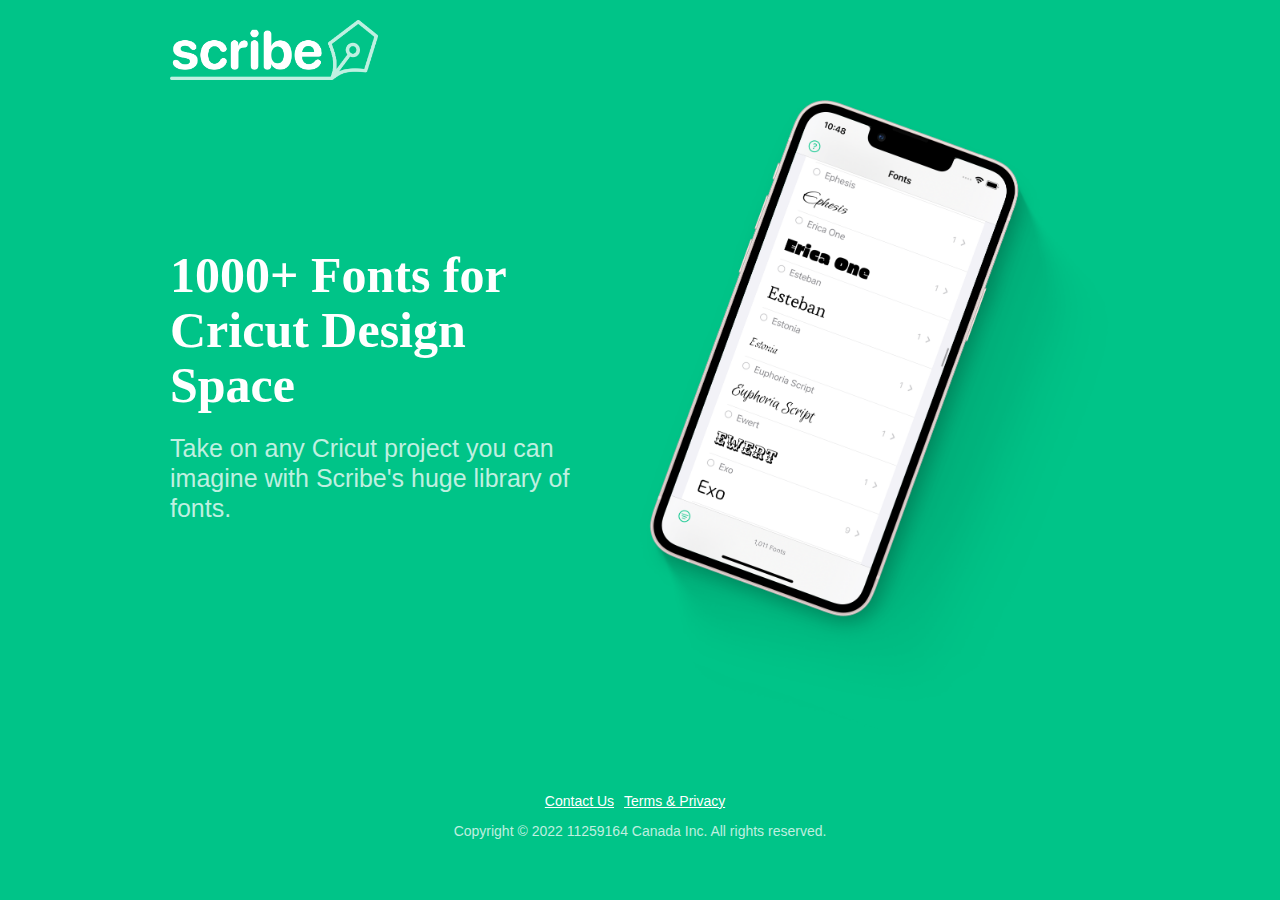
==== index.html @ 2a0fe3b9 "content" ====
<!DOCTYPE html>
<html
    class="w-mod-js wf-merriweather-n3-active wf-merriweather-i3-active wf-merriweather-n4-active wf-merriweather-i4-active wf-merriweather-n7-active wf-merriweather-i7-active wf-merriweather-n9-active wf-merriweather-i9-active wf-varelaround-n4-active wf-active"
>
    <head>
        <meta http-equiv="Content-Type" content="text/html; charset=UTF-8" />
        <style>
            .wf-force-outline-none[tabindex='-1']:focus {
                outline: none;
            }
        </style>
        <title>Cricut Fonts</title>
        <meta content="width=device-width, initial-scale=1" name="viewport" />
        <meta content="Scribe Fonts" name="generator" />
        <link href="./files/main.css" rel="stylesheet" type="text/css" />
        <link rel="stylesheet" href="./files/css" media="all" />
        <script type="text/javascript">
            WebFont.load({
                google: {
                    families: [
                        'Merriweather:300,300italic,400,400italic,700,700italic,900,900italic',
                        'Varela Round:400',
                    ],
                },
            })
        </script>
        <link
            href="./files/favicon.png"
            rel="shortcut icon"
            type="image/x-icon"
        />
        <link href="./files/webclip.png" rel="apple-touch-icon" />
    </head>
    <body class="body">
        <header id="nav" class="sticky-nav">
            <nav class="w-container">
                <ul role="list" class="nav-grid w-list-unstyled">
                    <li
                        id="w-node-f110d551-7d7e-5592-b5f9-32d9405e64c9-db9df785"
                    >
                        <a href="https://scribefonts.com/" class="nav-logo-link"
                            ><img
                                src="./files/wordmark@3x.png"
                                sizes="(max-width: 479px) 204.3203125px, 207.7890625px"
                                alt=""
                                class="nav-logo"
                        /></a>
                    </li>
                </ul>
            </nav>
        </header>
        <header id="hero" class="hero wf-section">
            <div class="flex-container w-container">
                <div>
                    <h1 class="heading">
                        1000+ Fonts for <br />Cricut Design Space
                    </h1>
                    <p class="paragraph">
                        Take on any Cricut project you can imagine with Scribe's
                        huge library of fonts.
                    </p>
                    <a
                        href="https://apps.apple.com/app/id1603013318"
                        class="button w-button"
                    ></a>
                </div>
                <div class="hero-image-mask">
                    <img
                        src="./files/webscreen.png"
                        sizes="(max-width: 479px) 92vw, (max-width: 767px) 95vw, (max-width: 991px) 315.8046875px, 470.53125px"
                        alt=""
                        class="hero-image"
                    />
                </div>
            </div>
        </header>
        <footer id="footer" class="footer wf-section">
            <div class="w-container">
                <div class="div-block">
                    <a href="mailto:support@scribefonts.com" class="link"
                        >Contact Us</a
                    ><a
                        href="https://scribefonts.com/termsandprivacy"
                        class="link"
                        >Terms &amp;&nbsp;Privacy</a
                    >
                </div>
                <div class="text-block">
                    Copyright © 2022 11259164 Canada Inc. All rights reserved.
                </div>
            </div>
        </footer>
    </body>
</html>
---- files/main.css ----
/* Generated on: Thu Jan 27 2022 23:33:33 GMT+0000 (Coordinated Universal Time) */
/* ==========================================================================
   normalize.css v3.0.3 | MIT License | github.com/necolas/normalize.css 
   ========================================================================== */
/*! normalize.css v3.0.3 | MIT License | github.com/necolas/normalize.css */html{font-family:sans-serif;-ms-text-size-adjust:100%;-webkit-text-size-adjust:100%}body{margin:0}article,aside,details,figcaption,figure,footer,header,hgroup,main,menu,nav,section,summary{display:block}audio,canvas,progress,video{display:inline-block;vertical-align:baseline}audio:not([controls]){display:none;height:0}[hidden],template{display:none}a{background-color:transparent}a:active,a:hover{outline:0}abbr[title]{border-bottom:1px dotted}b,strong{font-weight:bold}dfn{font-style:italic}h1{font-size:2em;margin:.67em 0}mark{background:#ff0;color:#000}small{font-size:80%}sub,sup{font-size:75%;line-height:0;position:relative;vertical-align:baseline}sup{top:-0.5em}sub{bottom:-0.25em}img{border:0}svg:not(:root){overflow:hidden}figure{margin:1em 40px}hr{box-sizing:content-box;height:0}pre{overflow:auto}code,kbd,pre,samp{font-family:monospace,monospace;font-size:1em}button,input,optgroup,select,textarea{color:inherit;font:inherit;margin:0}button{overflow:visible}button,select{text-transform:none}button,html input[type="button"],input[type="reset"]{-webkit-appearance:button;cursor:pointer}button[disabled],html input[disabled]{cursor:default}button::-moz-focus-inner,input::-moz-focus-inner{border:0;padding:0}input{line-height:normal}input[type='checkbox'],input[type='radio']{box-sizing:border-box;padding:0}input[type='number']::-webkit-inner-spin-button,input[type='number']::-webkit-outer-spin-button{height:auto}input[type='search']{-webkit-appearance:none}input[type='search']::-webkit-search-cancel-button,input[type='search']::-webkit-search-decoration{-webkit-appearance:none}fieldset{border:1px solid #c0c0c0;margin:0 2px;padding:.35em .625em .75em}legend{border:0;padding:0}textarea{overflow:auto}optgroup{font-weight:bold}table{border-collapse:collapse;border-spacing:0}td,th{padding:0}

/* ==========================================================================
   Start of base Webflow CSS - If you're looking for some ultra-clean CSS, skip the boilerplate and see the unminified code below.
   ========================================================================== */
@font-face{font-family:'webflow-icons';src:url("[data-uri]") format('truetype');font-weight:normal;font-style:normal}[class^="w-icon-"],[class*=" w-icon-"]{font-family:'webflow-icons' !important;speak:none;font-style:normal;font-weight:normal;font-variant:normal;text-transform:none;line-height:1;-webkit-font-smoothing:antialiased;-moz-osx-font-smoothing:grayscale}.w-icon-slider-right:before{content:"\e600"}.w-icon-slider-left:before{content:"\e601"}.w-icon-nav-menu:before{content:"\e602"}.w-icon-arrow-down:before,.w-icon-dropdown-toggle:before{content:"\e603"}.w-icon-file-upload-remove:before{content:"\e900"}.w-icon-file-upload-icon:before{content:"\e903"}*{-webkit-box-sizing:border-box;-moz-box-sizing:border-box;box-sizing:border-box}html{height:100%}body{margin:0;min-height:100%;background-color:#fff;font-family:Arial,sans-serif;font-size:14px;line-height:20px;color:#333}img{max-width:100%;vertical-align:middle;display:inline-block}html.w-mod-touch *{background-attachment:scroll !important}.w-block{display:block}.w-inline-block{max-width:100%;display:inline-block}.w-clearfix:before,.w-clearfix:after{content:" ";display:table;grid-column-start:1;grid-row-start:1;grid-column-end:2;grid-row-end:2}.w-clearfix:after{clear:both}.w-hidden{display:none}.w-button{display:inline-block;padding:9px 15px;background-color:#3898EC;color:white;border:0;line-height:inherit;text-decoration:none;cursor:pointer;border-radius:0}input.w-button{-webkit-appearance:button}html[data-w-dynpage] [data-w-cloak]{color:transparent !important}.w-webflow-badge,.w-webflow-badge *{position:static;left:auto;top:auto;right:auto;bottom:auto;z-index:auto;display:block;visibility:visible;overflow:visible;overflow-x:visible;overflow-y:visible;box-sizing:border-box;width:auto;height:auto;max-height:none;max-width:none;min-height:0;min-width:0;margin:0;padding:0;float:none;clear:none;border:0 none transparent;border-radius:0;background:none;background-image:none;background-position:0 0;background-size:auto auto;background-repeat:repeat;background-origin:padding-box;background-clip:border-box;background-attachment:scroll;background-color:transparent;box-shadow:none;opacity:1;transform:none;transition:none;direction:ltr;font-family:inherit;font-weight:inherit;color:inherit;font-size:inherit;line-height:inherit;font-style:inherit;font-variant:inherit;text-align:inherit;letter-spacing:inherit;text-decoration:inherit;text-indent:0;text-transform:inherit;list-style-type:disc;text-shadow:none;font-smoothing:auto;vertical-align:baseline;cursor:inherit;white-space:inherit;word-break:normal;word-spacing:normal;word-wrap:normal}.w-webflow-badge{position:fixed !important;display:inline-block !important;visibility:visible !important;z-index:2147483647 !important;top:auto !important;right:12px !important;bottom:12px !important;left:auto !important;color:#AAADB0 !important;background-color:#fff !important;border-radius:3px !important;padding:6px 8px 6px 6px !important;font-size:12px !important;opacity:1 !important;line-height:14px !important;text-decoration:none !important;transform:none !important;margin:0 !important;width:auto !important;height:auto !important;overflow:visible !important;white-space:nowrap;box-shadow:0 0 0 1px rgba(0,0,0,0.1),0 1px 3px rgba(0,0,0,0.1);cursor:pointer}.w-webflow-badge>img{display:inline-block !important;visibility:visible !important;opacity:1 !important;vertical-align:middle !important}h1,h2,h3,h4,h5,h6{font-weight:bold;margin-bottom:10px}h1{font-size:38px;line-height:44px;margin-top:20px}h2{font-size:32px;line-height:36px;margin-top:20px}h3{font-size:24px;line-height:30px;margin-top:20px}h4{font-size:18px;line-height:24px;margin-top:10px}h5{font-size:14px;line-height:20px;margin-top:10px}h6{font-size:12px;line-height:18px;margin-top:10px}p{margin-top:0;margin-bottom:10px}blockquote{margin:0 0 10px 0;padding:10px 20px;border-left:5px solid #E2E2E2;font-size:18px;line-height:22px}figure{margin:0;margin-bottom:10px}figcaption{margin-top:5px;text-align:center}ul,ol{margin-top:0;margin-bottom:10px;padding-left:40px}.w-list-unstyled{padding-left:0;list-style:none}.w-embed:before,.w-embed:after{content:" ";display:table;grid-column-start:1;grid-row-start:1;grid-column-end:2;grid-row-end:2}.w-embed:after{clear:both}.w-video{width:100%;position:relative;padding:0}.w-video iframe,.w-video object,.w-video embed{position:absolute;top:0;left:0;width:100%;height:100%}fieldset{padding:0;margin:0;border:0}button,html input[type='button'],input[type='reset']{border:0;cursor:pointer;-webkit-appearance:button}.w-form{margin:0 0 15px}.w-form-done{display:none;padding:20px;text-align:center;background-color:#dddddd}.w-form-fail{display:none;margin-top:10px;padding:10px;background-color:#ffdede}label{display:block;margin-bottom:5px;font-weight:bold}.w-input,.w-select{display:block;width:100%;height:38px;padding:8px 12px;margin-bottom:10px;font-size:14px;line-height:1.42857143;color:#333333;vertical-align:middle;background-color:#ffffff;border:1px solid #cccccc}.w-input:-moz-placeholder,.w-select:-moz-placeholder{color:#999}.w-input::-moz-placeholder,.w-select::-moz-placeholder{color:#999;opacity:1}.w-input:-ms-input-placeholder,.w-select:-ms-input-placeholder{color:#999}.w-input::-webkit-input-placeholder,.w-select::-webkit-input-placeholder{color:#999}.w-input:focus,.w-select:focus{border-color:#3898EC;outline:0}.w-input[disabled],.w-select[disabled],.w-input[readonly],.w-select[readonly],fieldset[disabled] .w-input,fieldset[disabled] .w-select{cursor:not-allowed;background-color:#eeeeee}textarea.w-input,textarea.w-select{height:auto}.w-select{background-color:#f3f3f3}.w-select[multiple]{height:auto}.w-form-label{display:inline-block;cursor:pointer;font-weight:normal;margin-bottom:0}.w-radio{display:block;margin-bottom:5px;padding-left:20px}.w-radio:before,.w-radio:after{content:" ";display:table;grid-column-start:1;grid-row-start:1;grid-column-end:2;grid-row-end:2}.w-radio:after{clear:both}.w-radio-input{margin:4px 0 0;margin-top:1px \9;line-height:normal;float:left;margin-left:-20px}.w-radio-input{margin-top:3px}.w-file-upload{display:block;margin-bottom:10px}.w-file-upload-input{width:.1px;height:.1px;opacity:0;overflow:hidden;position:absolute;z-index:-100}.w-file-upload-default,.w-file-upload-uploading,.w-file-upload-success{display:inline-block;color:#333333}.w-file-upload-error{display:block;margin-top:10px}.w-file-upload-default.w-hidden,.w-file-upload-uploading.w-hidden,.w-file-upload-error.w-hidden,.w-file-upload-success.w-hidden{display:none}.w-file-upload-uploading-btn{display:flex;font-size:14px;font-weight:normal;cursor:pointer;margin:0;padding:8px 12px;border:1px solid #cccccc;background-color:#fafafa}.w-file-upload-file{display:flex;flex-grow:1;justify-content:space-between;margin:0;padding:8px 9px 8px 11px;border:1px solid #cccccc;background-color:#fafafa}.w-file-upload-file-name{font-size:14px;font-weight:normal;display:block}.w-file-remove-link{margin-top:3px;margin-left:10px;width:auto;height:auto;padding:3px;display:block;cursor:pointer}.w-icon-file-upload-remove{margin:auto;font-size:10px}.w-file-upload-error-msg{display:inline-block;color:#ea384c;padding:2px 0}.w-file-upload-info{display:inline-block;line-height:38px;padding:0 12px}.w-file-upload-label{display:inline-block;font-size:14px;font-weight:normal;cursor:pointer;margin:0;padding:8px 12px;border:1px solid #cccccc;background-color:#fafafa}.w-icon-file-upload-icon,.w-icon-file-upload-uploading{display:inline-block;margin-right:8px;width:20px}.w-icon-file-upload-uploading{height:20px}.w-container{margin-left:auto;margin-right:auto;max-width:940px}.w-container:before,.w-container:after{content:" ";display:table;grid-column-start:1;grid-row-start:1;grid-column-end:2;grid-row-end:2}.w-container:after{clear:both}.w-container .w-row{margin-left:-10px;margin-right:-10px}.w-row:before,.w-row:after{content:" ";display:table;grid-column-start:1;grid-row-start:1;grid-column-end:2;grid-row-end:2}.w-row:after{clear:both}.w-row .w-row{margin-left:0;margin-right:0}.w-col{position:relative;float:left;width:100%;min-height:1px;padding-left:10px;padding-right:10px}.w-col .w-col{padding-left:0;padding-right:0}.w-col-1{width:8.33333333%}.w-col-2{width:16.66666667%}.w-col-3{width:25%}.w-col-4{width:33.33333333%}.w-col-5{width:41.66666667%}.w-col-6{width:50%}.w-col-7{width:58.33333333%}.w-col-8{width:66.66666667%}.w-col-9{width:75%}.w-col-10{width:83.33333333%}.w-col-11{width:91.66666667%}.w-col-12{width:100%}.w-hidden-main{display:none !important}@media screen and (max-width:991px){.w-container{max-width:728px}.w-hidden-main{display:inherit !important}.w-hidden-medium{display:none !important}.w-col-medium-1{width:8.33333333%}.w-col-medium-2{width:16.66666667%}.w-col-medium-3{width:25%}.w-col-medium-4{width:33.33333333%}.w-col-medium-5{width:41.66666667%}.w-col-medium-6{width:50%}.w-col-medium-7{width:58.33333333%}.w-col-medium-8{width:66.66666667%}.w-col-medium-9{width:75%}.w-col-medium-10{width:83.33333333%}.w-col-medium-11{width:91.66666667%}.w-col-medium-12{width:100%}.w-col-stack{width:100%;left:auto;right:auto}}@media screen and (max-width:767px){.w-hidden-main{display:inherit !important}.w-hidden-medium{display:inherit !important}.w-hidden-small{display:none !important}.w-row,.w-container .w-row{margin-left:0;margin-right:0}.w-col{width:100%;left:auto;right:auto}.w-col-small-1{width:8.33333333%}.w-col-small-2{width:16.66666667%}.w-col-small-3{width:25%}.w-col-small-4{width:33.33333333%}.w-col-small-5{width:41.66666667%}.w-col-small-6{width:50%}.w-col-small-7{width:58.33333333%}.w-col-small-8{width:66.66666667%}.w-col-small-9{width:75%}.w-col-small-10{width:83.33333333%}.w-col-small-11{width:91.66666667%}.w-col-small-12{width:100%}}@media screen and (max-width:479px){.w-container{max-width:none}.w-hidden-main{display:inherit !important}.w-hidden-medium{display:inherit !important}.w-hidden-small{display:inherit !important}.w-hidden-tiny{display:none !important}.w-col{width:100%}.w-col-tiny-1{width:8.33333333%}.w-col-tiny-2{width:16.66666667%}.w-col-tiny-3{width:25%}.w-col-tiny-4{width:33.33333333%}.w-col-tiny-5{width:41.66666667%}.w-col-tiny-6{width:50%}.w-col-tiny-7{width:58.33333333%}.w-col-tiny-8{width:66.66666667%}.w-col-tiny-9{width:75%}.w-col-tiny-10{width:83.33333333%}.w-col-tiny-11{width:91.66666667%}.w-col-tiny-12{width:100%}}.w-widget{position:relative}.w-widget-map{width:100%;height:400px}.w-widget-map label{width:auto;display:inline}.w-widget-map img{max-width:inherit}.w-widget-map .gm-style-iw{text-align:center}.w-widget-map .gm-style-iw>button{display:none !important}.w-widget-twitter{overflow:hidden}.w-widget-twitter-count-shim{display:inline-block;vertical-align:top;position:relative;width:28px;height:20px;text-align:center;background:white;border:#758696 solid 1px;border-radius:3px}.w-widget-twitter-count-shim *{pointer-events:none;-webkit-user-select:none;-moz-user-select:none;-ms-user-select:none;user-select:none}.w-widget-twitter-count-shim .w-widget-twitter-count-inner{position:relative;font-size:15px;line-height:12px;text-align:center;color:#999;font-family:serif}.w-widget-twitter-count-shim .w-widget-twitter-count-clear{position:relative;display:block}.w-widget-twitter-count-shim.w--large{width:36px;height:28px}.w-widget-twitter-count-shim.w--large .w-widget-twitter-count-inner{font-size:18px;line-height:18px}.w-widget-twitter-count-shim:not(.w--vertical){margin-left:5px;margin-right:8px}.w-widget-twitter-count-shim:not(.w--vertical).w--large{margin-left:6px}.w-widget-twitter-count-shim:not(.w--vertical):before,.w-widget-twitter-count-shim:not(.w--vertical):after{top:50%;left:0;border:solid transparent;content:" ";height:0;width:0;position:absolute;pointer-events:none}.w-widget-twitter-count-shim:not(.w--vertical):before{border-color:rgba(117,134,150,0);border-right-color:#5d6c7b;border-width:4px;margin-left:-9px;margin-top:-4px}.w-widget-twitter-count-shim:not(.w--vertical).w--large:before{border-width:5px;margin-left:-10px;margin-top:-5px}.w-widget-twitter-count-shim:not(.w--vertical):after{border-color:rgba(255,255,255,0);border-right-color:white;border-width:4px;margin-left:-8px;margin-top:-4px}.w-widget-twitter-count-shim:not(.w--vertical).w--large:after{border-width:5px;margin-left:-9px;margin-top:-5px}.w-widget-twitter-count-shim.w--vertical{width:61px;height:33px;margin-bottom:8px}.w-widget-twitter-count-shim.w--vertical:before,.w-widget-twitter-count-shim.w--vertical:after{top:100%;left:50%;border:solid transparent;content:" ";height:0;width:0;position:absolute;pointer-events:none}.w-widget-twitter-count-shim.w--vertical:before{border-color:rgba(117,134,150,0);border-top-color:#5d6c7b;border-width:5px;margin-left:-5px}.w-widget-twitter-count-shim.w--vertical:after{border-color:rgba(255,255,255,0);border-top-color:white;border-width:4px;margin-left:-4px}.w-widget-twitter-count-shim.w--vertical .w-widget-twitter-count-inner{font-size:18px;line-height:22px}.w-widget-twitter-count-shim.w--vertical.w--large{width:76px}.w-background-video{position:relative;overflow:hidden;height:500px;color:white}.w-background-video>video{background-size:cover;background-position:50% 50%;position:absolute;margin:auto;width:100%;height:100%;right:-100%;bottom:-100%;top:-100%;left:-100%;object-fit:cover;z-index:-100}.w-background-video>video::-webkit-media-controls-start-playback-button{display:none !important;-webkit-appearance:none}.w-slider{position:relative;height:300px;text-align:center;background:#dddddd;clear:both;-webkit-tap-highlight-color:rgba(0,0,0,0);tap-highlight-color:rgba(0,0,0,0)}.w-slider-mask{position:relative;display:block;overflow:hidden;z-index:1;left:0;right:0;height:100%;white-space:nowrap}.w-slide{position:relative;display:inline-block;vertical-align:top;width:100%;height:100%;white-space:normal;text-align:left}.w-slider-nav{position:absolute;z-index:2;top:auto;right:0;bottom:0;left:0;margin:auto;padding-top:10px;height:40px;text-align:center;-webkit-tap-highlight-color:rgba(0,0,0,0);tap-highlight-color:rgba(0,0,0,0)}.w-slider-nav.w-round>div{border-radius:100%}.w-slider-nav.w-num>div{width:auto;height:auto;padding:.2em .5em;font-size:inherit;line-height:inherit}.w-slider-nav.w-shadow>div{box-shadow:0 0 3px rgba(51,51,51,0.4)}.w-slider-nav-invert{color:#fff}.w-slider-nav-invert>div{background-color:rgba(34,34,34,0.4)}.w-slider-nav-invert>div.w-active{background-color:#222}.w-slider-dot{position:relative;display:inline-block;width:1em;height:1em;background-color:rgba(255,255,255,0.4);cursor:pointer;margin:0 3px .5em;transition:background-color 100ms,color 100ms}.w-slider-dot.w-active{background-color:#fff}.w-slider-dot:focus{outline:none;box-shadow:0 0 0 2px #fff}.w-slider-dot:focus.w-active{box-shadow:none}.w-slider-arrow-left,.w-slider-arrow-right{position:absolute;width:80px;top:0;right:0;bottom:0;left:0;margin:auto;cursor:pointer;overflow:hidden;color:white;font-size:40px;-webkit-tap-highlight-color:rgba(0,0,0,0);tap-highlight-color:rgba(0,0,0,0);-webkit-user-select:none;-moz-user-select:none;-ms-user-select:none;user-select:none}.w-slider-arrow-left [class^='w-icon-'],.w-slider-arrow-right [class^='w-icon-'],.w-slider-arrow-left [class*=' w-icon-'],.w-slider-arrow-right [class*=' w-icon-']{position:absolute}.w-slider-arrow-left:focus,.w-slider-arrow-right:focus{outline:0}.w-slider-arrow-left{z-index:3;right:auto}.w-slider-arrow-right{z-index:4;left:auto}.w-icon-slider-left,.w-icon-slider-right{top:0;right:0;bottom:0;left:0;margin:auto;width:1em;height:1em}.w-slider-aria-label{border:0;clip:rect(0 0 0 0);height:1px;margin:-1px;overflow:hidden;padding:0;position:absolute;width:1px}.w-slider-force-show{display:block !important}.w-dropdown{display:inline-block;position:relative;text-align:left;margin-left:auto;margin-right:auto;z-index:900}.w-dropdown-btn,.w-dropdown-toggle,.w-dropdown-link{position:relative;vertical-align:top;text-decoration:none;color:#222222;padding:20px;text-align:left;margin-left:auto;margin-right:auto;white-space:nowrap}.w-dropdown-toggle{-webkit-user-select:none;-moz-user-select:none;-ms-user-select:none;user-select:none;display:inline-block;cursor:pointer;padding-right:40px}.w-dropdown-toggle:focus{outline:0}.w-icon-dropdown-toggle{position:absolute;top:0;right:0;bottom:0;margin:auto;margin-right:20px;width:1em;height:1em}.w-dropdown-list{position:absolute;background:#dddddd;display:none;min-width:100%}.w-dropdown-list.w--open{display:block}.w-dropdown-link{padding:10px 20px;display:block;color:#222222}.w-dropdown-link.w--current{color:#0082f3}.w-dropdown-link:focus{outline:0}@media screen and (max-width:767px){.w-nav-brand{padding-left:10px}}.w-lightbox-backdrop{color:#000;cursor:auto;font-family:serif;font-size:medium;font-style:normal;font-variant:normal;font-weight:normal;letter-spacing:normal;line-height:normal;list-style:disc;text-align:start;text-indent:0;text-shadow:none;text-transform:none;visibility:visible;white-space:normal;word-break:normal;word-spacing:normal;word-wrap:normal;position:fixed;top:0;right:0;bottom:0;left:0;color:#fff;font-family:"Helvetica Neue",Helvetica,Ubuntu,"Segoe UI",Verdana,sans-serif;font-size:17px;line-height:1.2;font-weight:300;text-align:center;background:rgba(0,0,0,0.9);z-index:2000;outline:0;opacity:0;-webkit-user-select:none;-moz-user-select:none;-ms-user-select:none;-webkit-tap-highlight-color:transparent;-webkit-transform:translate(0, 0)}.w-lightbox-backdrop,.w-lightbox-container{height:100%;overflow:auto;-webkit-overflow-scrolling:touch}.w-lightbox-content{position:relative;height:100vh;overflow:hidden}.w-lightbox-view{position:absolute;width:100vw;height:100vh;opacity:0}.w-lightbox-view:before{content:"";height:100vh}.w-lightbox-group,.w-lightbox-group .w-lightbox-view,.w-lightbox-group .w-lightbox-view:before{height:86vh}.w-lightbox-frame,.w-lightbox-view:before{display:inline-block;vertical-align:middle}.w-lightbox-figure{position:relative;margin:0}.w-lightbox-group .w-lightbox-figure{cursor:pointer}.w-lightbox-img{width:auto;height:auto;max-width:none}.w-lightbox-image{display:block;float:none;max-width:100vw;max-height:100vh}.w-lightbox-group .w-lightbox-image{max-height:86vh}.w-lightbox-caption{position:absolute;right:0;bottom:0;left:0;padding:.5em 1em;background:rgba(0,0,0,0.4);text-align:left;text-overflow:ellipsis;white-space:nowrap;overflow:hidden}.w-lightbox-embed{position:absolute;top:0;right:0;bottom:0;left:0;width:100%;height:100%}.w-lightbox-control{position:absolute;top:0;width:4em;background-size:24px;background-repeat:no-repeat;background-position:center;cursor:pointer;-webkit-transition:all .3s;transition:all .3s}.w-lightbox-left{display:none;bottom:0;left:0;background-image:url("[data-uri]")}.w-lightbox-right{display:none;right:0;bottom:0;background-image:url("[data-uri]")}.w-lightbox-close{right:0;height:2.6em;background-image:url("[data-uri]");background-size:18px}.w-lightbox-strip{position:absolute;bottom:0;left:0;right:0;padding:0 1vh;line-height:0;white-space:nowrap;overflow-x:auto;overflow-y:hidden}.w-lightbox-item{display:inline-block;width:10vh;padding:2vh 1vh;box-sizing:content-box;cursor:pointer;-webkit-transform:translate3d(0, 0, 0)}.w-lightbox-active{opacity:.3}.w-lightbox-thumbnail{position:relative;height:10vh;background:#222;overflow:hidden}.w-lightbox-thumbnail-image{position:absolute;top:0;left:0}.w-lightbox-thumbnail .w-lightbox-tall{top:50%;width:100%;-webkit-transform:translate(0, -50%);-ms-transform:translate(0, -50%);transform:translate(0, -50%)}.w-lightbox-thumbnail .w-lightbox-wide{left:50%;height:100%;-webkit-transform:translate(-50%, 0);-ms-transform:translate(-50%, 0);transform:translate(-50%, 0)}.w-lightbox-spinner{position:absolute;top:50%;left:50%;box-sizing:border-box;width:40px;height:40px;margin-top:-20px;margin-left:-20px;border:5px solid rgba(0,0,0,0.4);border-radius:50%;-webkit-animation:spin .8s infinite linear;animation:spin .8s infinite linear}.w-lightbox-spinner:after{content:"";position:absolute;top:-4px;right:-4px;bottom:-4px;left:-4px;border:3px solid transparent;border-bottom-color:#fff;border-radius:50%}.w-lightbox-hide{display:none}.w-lightbox-noscroll{overflow:hidden}@media (min-width:768px){.w-lightbox-content{height:96vh;margin-top:2vh}.w-lightbox-view,.w-lightbox-view:before{height:96vh}.w-lightbox-group,.w-lightbox-group .w-lightbox-view,.w-lightbox-group .w-lightbox-view:before{height:84vh}.w-lightbox-image{max-width:96vw;max-height:96vh}.w-lightbox-group .w-lightbox-image{max-width:82.3vw;max-height:84vh}.w-lightbox-left,.w-lightbox-right{display:block;opacity:.5}.w-lightbox-close{opacity:.8}.w-lightbox-control:hover{opacity:1}}.w-lightbox-inactive,.w-lightbox-inactive:hover{opacity:0}.w-richtext:before,.w-richtext:after{content:" ";display:table;grid-column-start:1;grid-row-start:1;grid-column-end:2;grid-row-end:2}.w-richtext:after{clear:both}.w-richtext[contenteditable="true"]:before,.w-richtext[contenteditable="true"]:after{white-space:initial}.w-richtext ol,.w-richtext ul{overflow:hidden}.w-richtext .w-richtext-figure-selected.w-richtext-figure-type-video div:after,.w-richtext .w-richtext-figure-selected[data-rt-type="video"] div:after{outline:2px solid #2895f7}.w-richtext .w-richtext-figure-selected.w-richtext-figure-type-image div,.w-richtext .w-richtext-figure-selected[data-rt-type="image"] div{outline:2px solid #2895f7}.w-richtext figure.w-richtext-figure-type-video>div:after,.w-richtext figure[data-rt-type="video"]>div:after{content:'';position:absolute;display:none;left:0;top:0;right:0;bottom:0}.w-richtext figure{position:relative;max-width:60%}.w-richtext figure>div:before{cursor:default !important}.w-richtext figure img{width:100%}.w-richtext figure figcaption.w-richtext-figcaption-placeholder{opacity:.6}.w-richtext figure div{font-size:0;color:transparent}.w-richtext figure.w-richtext-figure-type-image,.w-richtext figure[data-rt-type="image"]{display:table}.w-richtext figure.w-richtext-figure-type-image>div,.w-richtext figure[data-rt-type="image"]>div{display:inline-block}.w-richtext figure.w-richtext-figure-type-image>figcaption,.w-richtext figure[data-rt-type="image"]>figcaption{display:table-caption;caption-side:bottom}.w-richtext figure.w-richtext-figure-type-video,.w-richtext figure[data-rt-type="video"]{width:60%;height:0}.w-richtext figure.w-richtext-figure-type-video iframe,.w-richtext figure[data-rt-type="video"] iframe{position:absolute;top:0;left:0;width:100%;height:100%}.w-richtext figure.w-richtext-figure-type-video>div,.w-richtext figure[data-rt-type="video"]>div{width:100%}.w-richtext figure.w-richtext-align-center{margin-right:auto;margin-left:auto;clear:both}.w-richtext figure.w-richtext-align-center.w-richtext-figure-type-image>div,.w-richtext figure.w-richtext-align-center[data-rt-type="image"]>div{max-width:100%}.w-richtext figure.w-richtext-align-normal{clear:both}.w-richtext figure.w-richtext-align-fullwidth{width:100%;max-width:100%;text-align:center;clear:both;display:block;margin-right:auto;margin-left:auto}.w-richtext figure.w-richtext-align-fullwidth>div{display:inline-block;padding-bottom:inherit}.w-richtext figure.w-richtext-align-fullwidth>figcaption{display:block}.w-richtext figure.w-richtext-align-floatleft{float:left;margin-right:15px;clear:none}.w-richtext figure.w-richtext-align-floatright{float:right;margin-left:15px;clear:none}.w-nav{position:relative;background:#dddddd;z-index:1000}.w-nav:before,.w-nav:after{content:" ";display:table;grid-column-start:1;grid-row-start:1;grid-column-end:2;grid-row-end:2}.w-nav:after{clear:both}.w-nav-brand{position:relative;float:left;text-decoration:none;color:#333333}.w-nav-link{position:relative;display:inline-block;vertical-align:top;text-decoration:none;color:#222222;padding:20px;text-align:left;margin-left:auto;margin-right:auto}.w-nav-link.w--current{color:#0082f3}.w-nav-menu{position:relative;float:right}[data-nav-menu-open]{display:block !important;position:absolute;top:100%;left:0;right:0;background:#C8C8C8;text-align:center;overflow:visible;min-width:200px}.w--nav-link-open{display:block;position:relative}.w-nav-overlay{position:absolute;overflow:hidden;display:none;top:100%;left:0;right:0;width:100%}.w-nav-overlay [data-nav-menu-open]{top:0}.w-nav[data-animation="over-left"] .w-nav-overlay{width:auto}.w-nav[data-animation="over-left"] .w-nav-overlay,.w-nav[data-animation="over-left"] [data-nav-menu-open]{right:auto;z-index:1;top:0}.w-nav[data-animation="over-right"] .w-nav-overlay{width:auto}.w-nav[data-animation="over-right"] .w-nav-overlay,.w-nav[data-animation="over-right"] [data-nav-menu-open]{left:auto;z-index:1;top:0}.w-nav-button{position:relative;float:right;padding:18px;font-size:24px;display:none;cursor:pointer;-webkit-tap-highlight-color:rgba(0,0,0,0);tap-highlight-color:rgba(0,0,0,0);-webkit-user-select:none;-moz-user-select:none;-ms-user-select:none;user-select:none}.w-nav-button:focus{outline:0}.w-nav-button.w--open{background-color:#C8C8C8;color:white}.w-nav[data-collapse="all"] .w-nav-menu{display:none}.w-nav[data-collapse="all"] .w-nav-button{display:block}.w--nav-dropdown-open{display:block}.w--nav-dropdown-toggle-open{display:block}.w--nav-dropdown-list-open{position:static}@media screen and (max-width:991px){.w-nav[data-collapse="medium"] .w-nav-menu{display:none}.w-nav[data-collapse="medium"] .w-nav-button{display:block}}@media screen and (max-width:767px){.w-nav[data-collapse="small"] .w-nav-menu{display:none}.w-nav[data-collapse="small"] .w-nav-button{display:block}.w-nav-brand{padding-left:10px}}@media screen and (max-width:479px){.w-nav[data-collapse="tiny"] .w-nav-menu{display:none}.w-nav[data-collapse="tiny"] .w-nav-button{display:block}}.w-tabs{position:relative}.w-tabs:before,.w-tabs:after{content:" ";display:table;grid-column-start:1;grid-row-start:1;grid-column-end:2;grid-row-end:2}.w-tabs:after{clear:both}.w-tab-menu{position:relative}.w-tab-link{position:relative;display:inline-block;vertical-align:top;text-decoration:none;padding:9px 30px;text-align:left;cursor:pointer;color:#222222;background-color:#dddddd}.w-tab-link.w--current{background-color:#C8C8C8}.w-tab-link:focus{outline:0}.w-tab-content{position:relative;display:block;overflow:hidden}.w-tab-pane{position:relative;display:none}.w--tab-active{display:block}@media screen and (max-width:479px){.w-tab-link{display:block}}.w-ix-emptyfix:after{content:""}@keyframes spin{0%{transform:rotate(0deg)}100%{transform:rotate(360deg)}}.w-dyn-empty{padding:10px;background-color:#dddddd}.w-dyn-hide{display:none !important}.w-dyn-bind-empty{display:none !important}.w-condition-invisible{display:none !important}

/* ==========================================================================
   Start of custom Webflow CSS
   ========================================================================== */
.hero {
  display: block;
  padding-top: 0px;
  padding-bottom: 0px;
  -webkit-box-align: center;
  -webkit-align-items: center;
  -ms-flex-align: center;
  align-items: center;
}

.flex-container {
  display: -webkit-box;
  display: -webkit-flex;
  display: -ms-flexbox;
  display: flex;
  -webkit-box-orient: horizontal;
  -webkit-box-direction: normal;
  -webkit-flex-direction: row;
  -ms-flex-direction: row;
  flex-direction: row;
  -webkit-box-align: center;
  -webkit-align-items: center;
  -ms-flex-align: center;
  align-items: center;
  -webkit-box-flex: 1;
  -webkit-flex: 1;
  -ms-flex: 1;
  flex: 1;
}

.hero-image-mask {
  width: 100%;
  margin-left: 40px;
}

.hero-image {
  width: 100%;
  height: 100%;
  -webkit-box-flex: 0;
  -webkit-flex: 0 0.5 auto;
  -ms-flex: 0 0.5 auto;
  flex: 0 0.5 auto;
  -o-object-fit: cover;
  object-fit: cover;
  -o-object-position: 50% 50%;
  object-position: 50% 50%;
}

.sticky-nav {
  position: -webkit-sticky;
  position: sticky;
  top: 0px;
  z-index: 1;
  padding: 20px;
  background-color: #00c488;
}

.nav-grid {
  display: -ms-grid;
  display: grid;
  width: 100%;
  margin: 0px;
  padding: 0px;
  -webkit-box-pack: start;
  -webkit-justify-content: flex-start;
  -ms-flex-pack: start;
  justify-content: flex-start;
  -webkit-box-align: center;
  -webkit-align-items: center;
  -ms-flex-align: center;
  align-items: center;
  grid-auto-flow: column;
  grid-auto-columns: -webkit-max-content;
  grid-auto-columns: max-content;
  grid-column-gap: 20px;
  grid-row-gap: 20px;
  -ms-grid-columns: 1fr -webkit-max-content;
  -ms-grid-columns: 1fr max-content;
  grid-template-columns: 1fr -webkit-max-content;
  grid-template-columns: 1fr max-content;
  -ms-grid-rows: auto;
  grid-template-rows: auto;
}

.nav-logo-link {
  display: block;
  height: 60px;
  margin-right: 0px;
  margin-left: 0px;
  padding: 0px;
}

.nav-logo {
  width: auto;
  height: 100%;
  -o-object-fit: contain;
  object-fit: contain;
  -o-object-position: 0% 50%;
  object-position: 0% 50%;
}

.nav-link {
  display: block;
  margin-right: 0px;
  margin-left: 0px;
  padding: 10px 0px;
  color: #444;
  text-decoration: none;
}

.nav-link:hover {
  text-decoration: underline;
}

.footer {
  padding-top: 60px;
  padding-bottom: 40px;
  -webkit-box-align: start;
  -webkit-align-items: flex-start;
  -ms-flex-align: start;
  align-items: flex-start;
  text-align: center;
}

.footer-flex-container {
  display: -webkit-box;
  display: -webkit-flex;
  display: -ms-flexbox;
  display: flex;
  margin-bottom: 40px;
  -webkit-box-pack: justify;
  -webkit-justify-content: space-between;
  -ms-flex-pack: justify;
  justify-content: space-between;
  text-align: left;
}

.footer-logo-link {
  max-height: 60px;
  min-width: 60px;
  -webkit-box-flex: 0;
  -webkit-flex: 0 auto;
  -ms-flex: 0 auto;
  flex: 0 auto;
}

.footer-image {
  width: 100%;
  height: 100%;
  -o-object-fit: contain;
  object-fit: contain;
  -o-object-position: 0% 50%;
  object-position: 0% 50%;
}

.footer-heading {
  margin-top: 0px;
  margin-bottom: 20px;
  font-size: 14px;
  line-height: 1.5;
}

.footer-link {
  display: block;
  margin-bottom: 10px;
  color: #444;
  text-decoration: none;
}

.footer-link:hover {
  text-decoration: underline;
}

.heading {
  margin-bottom: 20px;
  font-family: Merriweather, serif;
  color: #fff;
  font-size: 50px;
  line-height: 55px;
  font-weight: 700;
}

.div-block {
  margin-bottom: 10px;
}

.body {
  background-color: #00c488;
}

.paragraph {
  font-family: 'Varela Round', sans-serif;
  color: hsla(0, 0%, 100%, 0.75);
  font-size: 25px;
  line-height: 30px;
}

.link {
  margin-right: 10px;
  color: #fff;
}

.text-block {
  color: hsla(0, 0%, 100%, 0.75);
}

.button {
  display: block;
  min-height: 60px;
  margin-top: 20px;
  background-color: transparent;
  background-image: url("https://uploads-ssl.webflow.com/61eeac2f53925811129df784/61f31f64aa6ddf231c902295_download_appstore.png");
  background-position: 0px 0px;
  background-size: contain;
  background-repeat: no-repeat;
}

.rich-text-block {
  margin-right: 60px;
  margin-left: 60px;
  color: #fff;
}

@media screen and (max-width: 991px) {
  .nav-grid {
    -ms-grid-columns: 1fr -webkit-max-content;
    -ms-grid-columns: 1fr max-content;
    grid-template-columns: 1fr -webkit-max-content;
    grid-template-columns: 1fr max-content;
  }

  .footer {
    padding-right: 20px;
    padding-left: 20px;
  }
}

@media screen and (max-width: 767px) {
  .hero {
    padding: 40px 20px;
  }

  .flex-container {
    -webkit-box-orient: vertical;
    -webkit-box-direction: normal;
    -webkit-flex-direction: column;
    -ms-flex-direction: column;
    flex-direction: column;
  }

  .hero-image-mask {
    margin-right: 0px;
    margin-left: 0px;
    -webkit-box-ordinal-group: 0;
    -webkit-order: -1;
    -ms-flex-order: -1;
    order: -1;
  }

  .sticky-nav {
    position: relative;
  }

  .nav-grid {
    text-align: center;
  }

  .footer {
    padding: 40px 20px;
  }

  .footer-image {
    -o-object-fit: contain;
    object-fit: contain;
  }
}

@media screen and (max-width: 479px) {
  .sticky-nav {
    padding: 0px;
  }

  .nav-grid {
    grid-auto-flow: row;
    grid-column-gap: 0px;
    grid-row-gap: 0px;
    -ms-grid-columns: 1fr;
    grid-template-columns: 1fr;
    -ms-grid-rows: 100px;
    grid-template-rows: 100px;
  }

  .nav-logo-link {
    border-top: 1px solid #c4c4c4;
  }

  .nav-link {
    padding-top: 10px;
    padding-bottom: 10px;
    border-top: 1px solid #c4c4c4;
  }

  .footer {
    padding-right: 20px;
    padding-left: 20px;
    text-align: left;
  }

  .footer-flex-container {
    -webkit-box-orient: vertical;
    -webkit-box-direction: normal;
    -webkit-flex-direction: column;
    -ms-flex-direction: column;
    flex-direction: column;
  }

  .footer-logo-link {
    height: 60px;
  }

  .footer-heading {
    margin-top: 20px;
  }
}

#w-node-f110d551-7d7e-5592-b5f9-32d9405e64c9-db9df785 {
  -ms-grid-column-align: start;
  justify-self: start;
}

#w-node-f110d551-7d7e-5592-b5f9-32d9405e64c9-8b310ab6 {
  -ms-grid-column-align: start;
  justify-self: start;
}

@media screen and (max-width: 479px) {
  #w-node-f110d551-7d7e-5592-b5f9-32d9405e64c9-db9df785 {
    -ms-grid-column-align: center;
    justify-self: center;
  }

  #w-node-f110d551-7d7e-5592-b5f9-32d9405e64c9-8b310ab6 {
    -ms-grid-column-align: center;
    justify-self: center;
  }
}
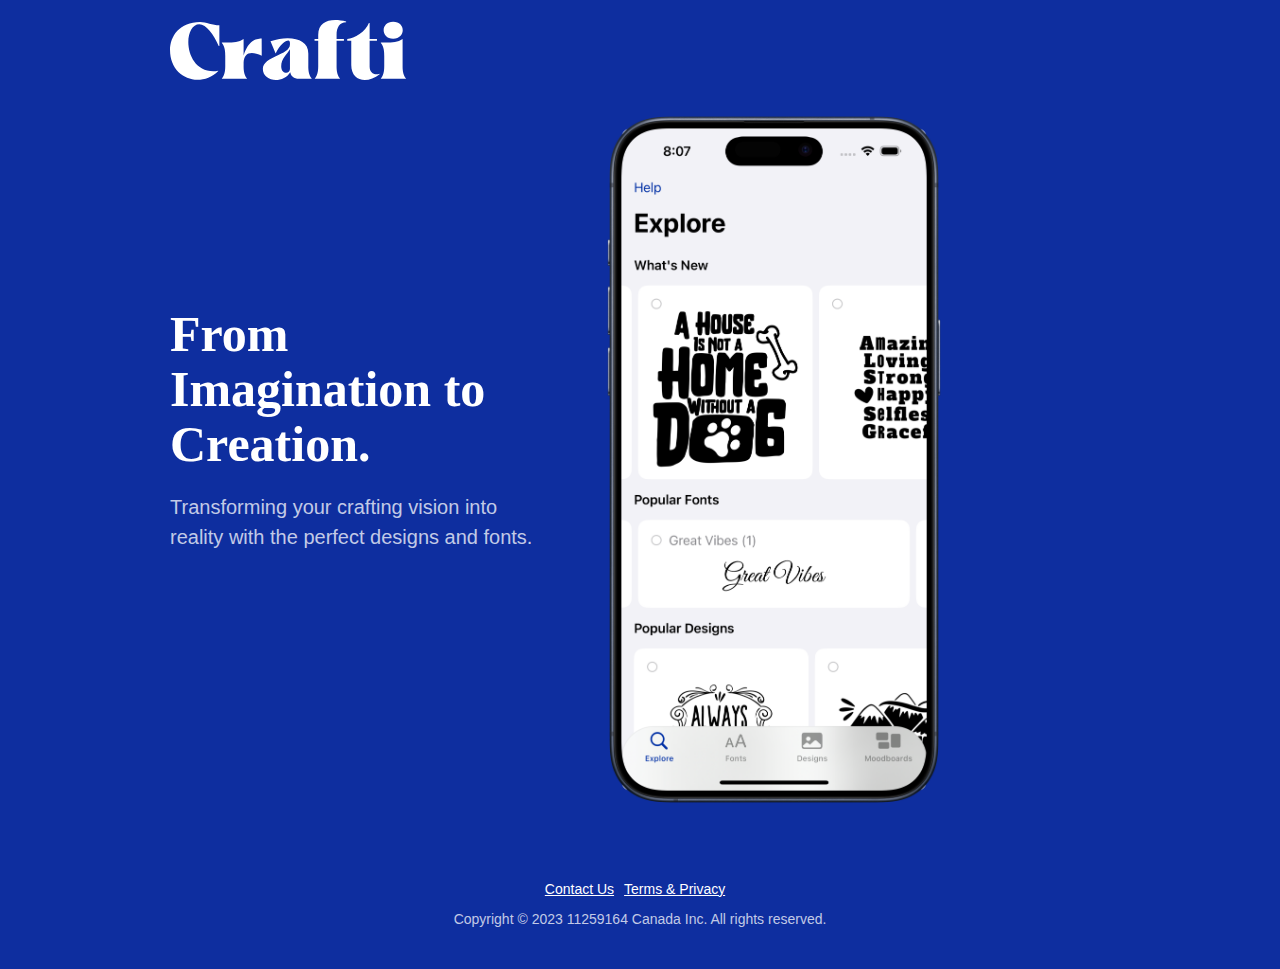
==== commit bdb1092e: "rebrand to Crafti" ====
--- a/index.html
+++ b/index.html
@@ -9,9 +9,9 @@
                 outline: none;
             }
         </style>
-        <title>Cricut Fonts</title>
+        <title>Crafti</title>
         <meta content="width=device-width, initial-scale=1" name="viewport" />
-        <meta content="Scribe Fonts" name="generator" />
+        <meta content="Crafti" name="generator" />
         <link href="./files/main.css" rel="stylesheet" type="text/css" />
         <link rel="stylesheet" href="./files/css" media="all" />
         <script type="text/javascript">
@@ -38,9 +38,10 @@
                     <li
                         id="w-node-f110d551-7d7e-5592-b5f9-32d9405e64c9-db9df785"
                     >
-                        <a href="https://scribefonts.com/" class="nav-logo-link"
+                        <a href="https://crafti.app/" class="nav-logo-link"
                             ><img
-                                src="./files/wordmark@3x.png"
+                                src="./files/wordmarkwhite.svg"
+                                style="color: white"
                                 sizes="(max-width: 479px) 204.3203125px, 207.7890625px"
                                 alt=""
                                 class="nav-logo"
@@ -52,12 +53,10 @@
         <header id="hero" class="hero wf-section">
             <div class="flex-container w-container">
                 <div>
-                    <h1 class="heading">
-                        1000+ Fonts for <br />Cricut Design Space
-                    </h1>
+                    <h1 class="heading">From Imagination to Creation.</h1>
                     <p class="paragraph">
-                        Take on any Cricut project you can imagine with Scribe's
-                        huge library of fonts.
+                        Transforming your crafting vision into reality with the
+                        perfect designs and fonts.
                     </p>
                     <a
                         href="https://apps.apple.com/app/id1603013318"
@@ -77,16 +76,14 @@
         <footer id="footer" class="footer wf-section">
             <div class="w-container">
                 <div class="div-block">
-                    <a href="mailto:support@scribefonts.com" class="link"
+                    <a href="mailto:support@crafti.app" class="link"
                         >Contact Us</a
-                    ><a
-                        href="https://scribefonts.com/termsandprivacy"
-                        class="link"
+                    ><a href="https://crafti.app/termsandprivacy" class="link"
                         >Terms &amp;&nbsp;Privacy</a
                     >
                 </div>
                 <div class="text-block">
-                    Copyright © 2022 11259164 Canada Inc. All rights reserved.
+                    Copyright © 2023 11259164 Canada Inc. All rights reserved.
                 </div>
             </div>
         </footer>
--- a/files/main.css
+++ b/files/main.css
@@ -2,359 +2,2272 @@
 /* ==========================================================================
    normalize.css v3.0.3 | MIT License | github.com/necolas/normalize.css 
    ========================================================================== */
-/*! normalize.css v3.0.3 | MIT License | github.com/necolas/normalize.css */html{font-family:sans-serif;-ms-text-size-adjust:100%;-webkit-text-size-adjust:100%}body{margin:0}article,aside,details,figcaption,figure,footer,header,hgroup,main,menu,nav,section,summary{display:block}audio,canvas,progress,video{display:inline-block;vertical-align:baseline}audio:not([controls]){display:none;height:0}[hidden],template{display:none}a{background-color:transparent}a:active,a:hover{outline:0}abbr[title]{border-bottom:1px dotted}b,strong{font-weight:bold}dfn{font-style:italic}h1{font-size:2em;margin:.67em 0}mark{background:#ff0;color:#000}small{font-size:80%}sub,sup{font-size:75%;line-height:0;position:relative;vertical-align:baseline}sup{top:-0.5em}sub{bottom:-0.25em}img{border:0}svg:not(:root){overflow:hidden}figure{margin:1em 40px}hr{box-sizing:content-box;height:0}pre{overflow:auto}code,kbd,pre,samp{font-family:monospace,monospace;font-size:1em}button,input,optgroup,select,textarea{color:inherit;font:inherit;margin:0}button{overflow:visible}button,select{text-transform:none}button,html input[type="button"],input[type="reset"]{-webkit-appearance:button;cursor:pointer}button[disabled],html input[disabled]{cursor:default}button::-moz-focus-inner,input::-moz-focus-inner{border:0;padding:0}input{line-height:normal}input[type='checkbox'],input[type='radio']{box-sizing:border-box;padding:0}input[type='number']::-webkit-inner-spin-button,input[type='number']::-webkit-outer-spin-button{height:auto}input[type='search']{-webkit-appearance:none}input[type='search']::-webkit-search-cancel-button,input[type='search']::-webkit-search-decoration{-webkit-appearance:none}fieldset{border:1px solid #c0c0c0;margin:0 2px;padding:.35em .625em .75em}legend{border:0;padding:0}textarea{overflow:auto}optgroup{font-weight:bold}table{border-collapse:collapse;border-spacing:0}td,th{padding:0}
+/*! normalize.css v3.0.3 | MIT License | github.com/necolas/normalize.css */
+html {
+    font-family: sans-serif;
+    -ms-text-size-adjust: 100%;
+    -webkit-text-size-adjust: 100%;
+}
+body {
+    margin: 0;
+}
+article,
+aside,
+details,
+figcaption,
+figure,
+footer,
+header,
+hgroup,
+main,
+menu,
+nav,
+section,
+summary {
+    display: block;
+}
+audio,
+canvas,
+progress,
+video {
+    display: inline-block;
+    vertical-align: baseline;
+}
+audio:not([controls]) {
+    display: none;
+    height: 0;
+}
+[hidden],
+template {
+    display: none;
+}
+a {
+    background-color: transparent;
+}
+a:active,
+a:hover {
+    outline: 0;
+}
+abbr[title] {
+    border-bottom: 1px dotted;
+}
+b,
+strong {
+    font-weight: bold;
+}
+dfn {
+    font-style: italic;
+}
+h1 {
+    font-size: 2em;
+    margin: 0.67em 0;
+}
+mark {
+    background: #ff0;
+    color: #000;
+}
+small {
+    font-size: 80%;
+}
+sub,
+sup {
+    font-size: 75%;
+    line-height: 0;
+    position: relative;
+    vertical-align: baseline;
+}
+sup {
+    top: -0.5em;
+}
+sub {
+    bottom: -0.25em;
+}
+img {
+    border: 0;
+}
+svg:not(:root) {
+    overflow: hidden;
+}
+figure {
+    margin: 1em 40px;
+}
+hr {
+    box-sizing: content-box;
+    height: 0;
+}
+pre {
+    overflow: auto;
+}
+code,
+kbd,
+pre,
+samp {
+    font-family: monospace, monospace;
+    font-size: 1em;
+}
+button,
+input,
+optgroup,
+select,
+textarea {
+    color: inherit;
+    font: inherit;
+    margin: 0;
+}
+button {
+    overflow: visible;
+}
+button,
+select {
+    text-transform: none;
+}
+button,
+html input[type='button'],
+input[type='reset'] {
+    -webkit-appearance: button;
+    cursor: pointer;
+}
+button[disabled],
+html input[disabled] {
+    cursor: default;
+}
+button::-moz-focus-inner,
+input::-moz-focus-inner {
+    border: 0;
+    padding: 0;
+}
+input {
+    line-height: normal;
+}
+input[type='checkbox'],
+input[type='radio'] {
+    box-sizing: border-box;
+    padding: 0;
+}
+input[type='number']::-webkit-inner-spin-button,
+input[type='number']::-webkit-outer-spin-button {
+    height: auto;
+}
+input[type='search'] {
+    -webkit-appearance: none;
+}
+input[type='search']::-webkit-search-cancel-button,
+input[type='search']::-webkit-search-decoration {
+    -webkit-appearance: none;
+}
+fieldset {
+    border: 1px solid #c0c0c0;
+    margin: 0 2px;
+    padding: 0.35em 0.625em 0.75em;
+}
+legend {
+    border: 0;
+    padding: 0;
+}
+textarea {
+    overflow: auto;
+}
+optgroup {
+    font-weight: bold;
+}
+table {
+    border-collapse: collapse;
+    border-spacing: 0;
+}
+td,
+th {
+    padding: 0;
+}
 
 /* ==========================================================================
    Start of base Webflow CSS - If you're looking for some ultra-clean CSS, skip the boilerplate and see the unminified code below.
    ========================================================================== */
-@font-face{font-family:'webflow-icons';src:url("[data-uri]") format('truetype');font-weight:normal;font-style:normal}[class^="w-icon-"],[class*=" w-icon-"]{font-family:'webflow-icons' !important;speak:none;font-style:normal;font-weight:normal;font-variant:normal;text-transform:none;line-height:1;-webkit-font-smoothing:antialiased;-moz-osx-font-smoothing:grayscale}.w-icon-slider-right:before{content:"\e600"}.w-icon-slider-left:before{content:"\e601"}.w-icon-nav-menu:before{content:"\e602"}.w-icon-arrow-down:before,.w-icon-dropdown-toggle:before{content:"\e603"}.w-icon-file-upload-remove:before{content:"\e900"}.w-icon-file-upload-icon:before{content:"\e903"}*{-webkit-box-sizing:border-box;-moz-box-sizing:border-box;box-sizing:border-box}html{height:100%}body{margin:0;min-height:100%;background-color:#fff;font-family:Arial,sans-serif;font-size:14px;line-height:20px;color:#333}img{max-width:100%;vertical-align:middle;display:inline-block}html.w-mod-touch *{background-attachment:scroll !important}.w-block{display:block}.w-inline-block{max-width:100%;display:inline-block}.w-clearfix:before,.w-clearfix:after{content:" ";display:table;grid-column-start:1;grid-row-start:1;grid-column-end:2;grid-row-end:2}.w-clearfix:after{clear:both}.w-hidden{display:none}.w-button{display:inline-block;padding:9px 15px;background-color:#3898EC;color:white;border:0;line-height:inherit;text-decoration:none;cursor:pointer;border-radius:0}input.w-button{-webkit-appearance:button}html[data-w-dynpage] [data-w-cloak]{color:transparent !important}.w-webflow-badge,.w-webflow-badge *{position:static;left:auto;top:auto;right:auto;bottom:auto;z-index:auto;display:block;visibility:visible;overflow:visible;overflow-x:visible;overflow-y:visible;box-sizing:border-box;width:auto;height:auto;max-height:none;max-width:none;min-height:0;min-width:0;margin:0;padding:0;float:none;clear:none;border:0 none transparent;border-radius:0;background:none;background-image:none;background-position:0 0;background-size:auto auto;background-repeat:repeat;background-origin:padding-box;background-clip:border-box;background-attachment:scroll;background-color:transparent;box-shadow:none;opacity:1;transform:none;transition:none;direction:ltr;font-family:inherit;font-weight:inherit;color:inherit;font-size:inherit;line-height:inherit;font-style:inherit;font-variant:inherit;text-align:inherit;letter-spacing:inherit;text-decoration:inherit;text-indent:0;text-transform:inherit;list-style-type:disc;text-shadow:none;font-smoothing:auto;vertical-align:baseline;cursor:inherit;white-space:inherit;word-break:normal;word-spacing:normal;word-wrap:normal}.w-webflow-badge{position:fixed !important;display:inline-block !important;visibility:visible !important;z-index:2147483647 !important;top:auto !important;right:12px !important;bottom:12px !important;left:auto !important;color:#AAADB0 !important;background-color:#fff !important;border-radius:3px !important;padding:6px 8px 6px 6px !important;font-size:12px !important;opacity:1 !important;line-height:14px !important;text-decoration:none !important;transform:none !important;margin:0 !important;width:auto !important;height:auto !important;overflow:visible !important;white-space:nowrap;box-shadow:0 0 0 1px rgba(0,0,0,0.1),0 1px 3px rgba(0,0,0,0.1);cursor:pointer}.w-webflow-badge>img{display:inline-block !important;visibility:visible !important;opacity:1 !important;vertical-align:middle !important}h1,h2,h3,h4,h5,h6{font-weight:bold;margin-bottom:10px}h1{font-size:38px;line-height:44px;margin-top:20px}h2{font-size:32px;line-height:36px;margin-top:20px}h3{font-size:24px;line-height:30px;margin-top:20px}h4{font-size:18px;line-height:24px;margin-top:10px}h5{font-size:14px;line-height:20px;margin-top:10px}h6{font-size:12px;line-height:18px;margin-top:10px}p{margin-top:0;margin-bottom:10px}blockquote{margin:0 0 10px 0;padding:10px 20px;border-left:5px solid #E2E2E2;font-size:18px;line-height:22px}figure{margin:0;margin-bottom:10px}figcaption{margin-top:5px;text-align:center}ul,ol{margin-top:0;margin-bottom:10px;padding-left:40px}.w-list-unstyled{padding-left:0;list-style:none}.w-embed:before,.w-embed:after{content:" ";display:table;grid-column-start:1;grid-row-start:1;grid-column-end:2;grid-row-end:2}.w-embed:after{clear:both}.w-video{width:100%;position:relative;padding:0}.w-video iframe,.w-video object,.w-video embed{position:absolute;top:0;left:0;width:100%;height:100%}fieldset{padding:0;margin:0;border:0}button,html input[type='button'],input[type='reset']{border:0;cursor:pointer;-webkit-appearance:button}.w-form{margin:0 0 15px}.w-form-done{display:none;padding:20px;text-align:center;background-color:#dddddd}.w-form-fail{display:none;margin-top:10px;padding:10px;background-color:#ffdede}label{display:block;margin-bottom:5px;font-weight:bold}.w-input,.w-select{display:block;width:100%;height:38px;padding:8px 12px;margin-bottom:10px;font-size:14px;line-height:1.42857143;color:#333333;vertical-align:middle;background-color:#ffffff;border:1px solid #cccccc}.w-input:-moz-placeholder,.w-select:-moz-placeholder{color:#999}.w-input::-moz-placeholder,.w-select::-moz-placeholder{color:#999;opacity:1}.w-input:-ms-input-placeholder,.w-select:-ms-input-placeholder{color:#999}.w-input::-webkit-input-placeholder,.w-select::-webkit-input-placeholder{color:#999}.w-input:focus,.w-select:focus{border-color:#3898EC;outline:0}.w-input[disabled],.w-select[disabled],.w-input[readonly],.w-select[readonly],fieldset[disabled] .w-input,fieldset[disabled] .w-select{cursor:not-allowed;background-color:#eeeeee}textarea.w-input,textarea.w-select{height:auto}.w-select{background-color:#f3f3f3}.w-select[multiple]{height:auto}.w-form-label{display:inline-block;cursor:pointer;font-weight:normal;margin-bottom:0}.w-radio{display:block;margin-bottom:5px;padding-left:20px}.w-radio:before,.w-radio:after{content:" ";display:table;grid-column-start:1;grid-row-start:1;grid-column-end:2;grid-row-end:2}.w-radio:after{clear:both}.w-radio-input{margin:4px 0 0;margin-top:1px \9;line-height:normal;float:left;margin-left:-20px}.w-radio-input{margin-top:3px}.w-file-upload{display:block;margin-bottom:10px}.w-file-upload-input{width:.1px;height:.1px;opacity:0;overflow:hidden;position:absolute;z-index:-100}.w-file-upload-default,.w-file-upload-uploading,.w-file-upload-success{display:inline-block;color:#333333}.w-file-upload-error{display:block;margin-top:10px}.w-file-upload-default.w-hidden,.w-file-upload-uploading.w-hidden,.w-file-upload-error.w-hidden,.w-file-upload-success.w-hidden{display:none}.w-file-upload-uploading-btn{display:flex;font-size:14px;font-weight:normal;cursor:pointer;margin:0;padding:8px 12px;border:1px solid #cccccc;background-color:#fafafa}.w-file-upload-file{display:flex;flex-grow:1;justify-content:space-between;margin:0;padding:8px 9px 8px 11px;border:1px solid #cccccc;background-color:#fafafa}.w-file-upload-file-name{font-size:14px;font-weight:normal;display:block}.w-file-remove-link{margin-top:3px;margin-left:10px;width:auto;height:auto;padding:3px;display:block;cursor:pointer}.w-icon-file-upload-remove{margin:auto;font-size:10px}.w-file-upload-error-msg{display:inline-block;color:#ea384c;padding:2px 0}.w-file-upload-info{display:inline-block;line-height:38px;padding:0 12px}.w-file-upload-label{display:inline-block;font-size:14px;font-weight:normal;cursor:pointer;margin:0;padding:8px 12px;border:1px solid #cccccc;background-color:#fafafa}.w-icon-file-upload-icon,.w-icon-file-upload-uploading{display:inline-block;margin-right:8px;width:20px}.w-icon-file-upload-uploading{height:20px}.w-container{margin-left:auto;margin-right:auto;max-width:940px}.w-container:before,.w-container:after{content:" ";display:table;grid-column-start:1;grid-row-start:1;grid-column-end:2;grid-row-end:2}.w-container:after{clear:both}.w-container .w-row{margin-left:-10px;margin-right:-10px}.w-row:before,.w-row:after{content:" ";display:table;grid-column-start:1;grid-row-start:1;grid-column-end:2;grid-row-end:2}.w-row:after{clear:both}.w-row .w-row{margin-left:0;margin-right:0}.w-col{position:relative;float:left;width:100%;min-height:1px;padding-left:10px;padding-right:10px}.w-col .w-col{padding-left:0;padding-right:0}.w-col-1{width:8.33333333%}.w-col-2{width:16.66666667%}.w-col-3{width:25%}.w-col-4{width:33.33333333%}.w-col-5{width:41.66666667%}.w-col-6{width:50%}.w-col-7{width:58.33333333%}.w-col-8{width:66.66666667%}.w-col-9{width:75%}.w-col-10{width:83.33333333%}.w-col-11{width:91.66666667%}.w-col-12{width:100%}.w-hidden-main{display:none !important}@media screen and (max-width:991px){.w-container{max-width:728px}.w-hidden-main{display:inherit !important}.w-hidden-medium{display:none !important}.w-col-medium-1{width:8.33333333%}.w-col-medium-2{width:16.66666667%}.w-col-medium-3{width:25%}.w-col-medium-4{width:33.33333333%}.w-col-medium-5{width:41.66666667%}.w-col-medium-6{width:50%}.w-col-medium-7{width:58.33333333%}.w-col-medium-8{width:66.66666667%}.w-col-medium-9{width:75%}.w-col-medium-10{width:83.33333333%}.w-col-medium-11{width:91.66666667%}.w-col-medium-12{width:100%}.w-col-stack{width:100%;left:auto;right:auto}}@media screen and (max-width:767px){.w-hidden-main{display:inherit !important}.w-hidden-medium{display:inherit !important}.w-hidden-small{display:none !important}.w-row,.w-container .w-row{margin-left:0;margin-right:0}.w-col{width:100%;left:auto;right:auto}.w-col-small-1{width:8.33333333%}.w-col-small-2{width:16.66666667%}.w-col-small-3{width:25%}.w-col-small-4{width:33.33333333%}.w-col-small-5{width:41.66666667%}.w-col-small-6{width:50%}.w-col-small-7{width:58.33333333%}.w-col-small-8{width:66.66666667%}.w-col-small-9{width:75%}.w-col-small-10{width:83.33333333%}.w-col-small-11{width:91.66666667%}.w-col-small-12{width:100%}}@media screen and (max-width:479px){.w-container{max-width:none}.w-hidden-main{display:inherit !important}.w-hidden-medium{display:inherit !important}.w-hidden-small{display:inherit !important}.w-hidden-tiny{display:none !important}.w-col{width:100%}.w-col-tiny-1{width:8.33333333%}.w-col-tiny-2{width:16.66666667%}.w-col-tiny-3{width:25%}.w-col-tiny-4{width:33.33333333%}.w-col-tiny-5{width:41.66666667%}.w-col-tiny-6{width:50%}.w-col-tiny-7{width:58.33333333%}.w-col-tiny-8{width:66.66666667%}.w-col-tiny-9{width:75%}.w-col-tiny-10{width:83.33333333%}.w-col-tiny-11{width:91.66666667%}.w-col-tiny-12{width:100%}}.w-widget{position:relative}.w-widget-map{width:100%;height:400px}.w-widget-map label{width:auto;display:inline}.w-widget-map img{max-width:inherit}.w-widget-map .gm-style-iw{text-align:center}.w-widget-map .gm-style-iw>button{display:none !important}.w-widget-twitter{overflow:hidden}.w-widget-twitter-count-shim{display:inline-block;vertical-align:top;position:relative;width:28px;height:20px;text-align:center;background:white;border:#758696 solid 1px;border-radius:3px}.w-widget-twitter-count-shim *{pointer-events:none;-webkit-user-select:none;-moz-user-select:none;-ms-user-select:none;user-select:none}.w-widget-twitter-count-shim .w-widget-twitter-count-inner{position:relative;font-size:15px;line-height:12px;text-align:center;color:#999;font-family:serif}.w-widget-twitter-count-shim .w-widget-twitter-count-clear{position:relative;display:block}.w-widget-twitter-count-shim.w--large{width:36px;height:28px}.w-widget-twitter-count-shim.w--large .w-widget-twitter-count-inner{font-size:18px;line-height:18px}.w-widget-twitter-count-shim:not(.w--vertical){margin-left:5px;margin-right:8px}.w-widget-twitter-count-shim:not(.w--vertical).w--large{margin-left:6px}.w-widget-twitter-count-shim:not(.w--vertical):before,.w-widget-twitter-count-shim:not(.w--vertical):after{top:50%;left:0;border:solid transparent;content:" ";height:0;width:0;position:absolute;pointer-events:none}.w-widget-twitter-count-shim:not(.w--vertical):before{border-color:rgba(117,134,150,0);border-right-color:#5d6c7b;border-width:4px;margin-left:-9px;margin-top:-4px}.w-widget-twitter-count-shim:not(.w--vertical).w--large:before{border-width:5px;margin-left:-10px;margin-top:-5px}.w-widget-twitter-count-shim:not(.w--vertical):after{border-color:rgba(255,255,255,0);border-right-color:white;border-width:4px;margin-left:-8px;margin-top:-4px}.w-widget-twitter-count-shim:not(.w--vertical).w--large:after{border-width:5px;margin-left:-9px;margin-top:-5px}.w-widget-twitter-count-shim.w--vertical{width:61px;height:33px;margin-bottom:8px}.w-widget-twitter-count-shim.w--vertical:before,.w-widget-twitter-count-shim.w--vertical:after{top:100%;left:50%;border:solid transparent;content:" ";height:0;width:0;position:absolute;pointer-events:none}.w-widget-twitter-count-shim.w--vertical:before{border-color:rgba(117,134,150,0);border-top-color:#5d6c7b;border-width:5px;margin-left:-5px}.w-widget-twitter-count-shim.w--vertical:after{border-color:rgba(255,255,255,0);border-top-color:white;border-width:4px;margin-left:-4px}.w-widget-twitter-count-shim.w--vertical .w-widget-twitter-count-inner{font-size:18px;line-height:22px}.w-widget-twitter-count-shim.w--vertical.w--large{width:76px}.w-background-video{position:relative;overflow:hidden;height:500px;color:white}.w-background-video>video{background-size:cover;background-position:50% 50%;position:absolute;margin:auto;width:100%;height:100%;right:-100%;bottom:-100%;top:-100%;left:-100%;object-fit:cover;z-index:-100}.w-background-video>video::-webkit-media-controls-start-playback-button{display:none !important;-webkit-appearance:none}.w-slider{position:relative;height:300px;text-align:center;background:#dddddd;clear:both;-webkit-tap-highlight-color:rgba(0,0,0,0);tap-highlight-color:rgba(0,0,0,0)}.w-slider-mask{position:relative;display:block;overflow:hidden;z-index:1;left:0;right:0;height:100%;white-space:nowrap}.w-slide{position:relative;display:inline-block;vertical-align:top;width:100%;height:100%;white-space:normal;text-align:left}.w-slider-nav{position:absolute;z-index:2;top:auto;right:0;bottom:0;left:0;margin:auto;padding-top:10px;height:40px;text-align:center;-webkit-tap-highlight-color:rgba(0,0,0,0);tap-highlight-color:rgba(0,0,0,0)}.w-slider-nav.w-round>div{border-radius:100%}.w-slider-nav.w-num>div{width:auto;height:auto;padding:.2em .5em;font-size:inherit;line-height:inherit}.w-slider-nav.w-shadow>div{box-shadow:0 0 3px rgba(51,51,51,0.4)}.w-slider-nav-invert{color:#fff}.w-slider-nav-invert>div{background-color:rgba(34,34,34,0.4)}.w-slider-nav-invert>div.w-active{background-color:#222}.w-slider-dot{position:relative;display:inline-block;width:1em;height:1em;background-color:rgba(255,255,255,0.4);cursor:pointer;margin:0 3px .5em;transition:background-color 100ms,color 100ms}.w-slider-dot.w-active{background-color:#fff}.w-slider-dot:focus{outline:none;box-shadow:0 0 0 2px #fff}.w-slider-dot:focus.w-active{box-shadow:none}.w-slider-arrow-left,.w-slider-arrow-right{position:absolute;width:80px;top:0;right:0;bottom:0;left:0;margin:auto;cursor:pointer;overflow:hidden;color:white;font-size:40px;-webkit-tap-highlight-color:rgba(0,0,0,0);tap-highlight-color:rgba(0,0,0,0);-webkit-user-select:none;-moz-user-select:none;-ms-user-select:none;user-select:none}.w-slider-arrow-left [class^='w-icon-'],.w-slider-arrow-right [class^='w-icon-'],.w-slider-arrow-left [class*=' w-icon-'],.w-slider-arrow-right [class*=' w-icon-']{position:absolute}.w-slider-arrow-left:focus,.w-slider-arrow-right:focus{outline:0}.w-slider-arrow-left{z-index:3;right:auto}.w-slider-arrow-right{z-index:4;left:auto}.w-icon-slider-left,.w-icon-slider-right{top:0;right:0;bottom:0;left:0;margin:auto;width:1em;height:1em}.w-slider-aria-label{border:0;clip:rect(0 0 0 0);height:1px;margin:-1px;overflow:hidden;padding:0;position:absolute;width:1px}.w-slider-force-show{display:block !important}.w-dropdown{display:inline-block;position:relative;text-align:left;margin-left:auto;margin-right:auto;z-index:900}.w-dropdown-btn,.w-dropdown-toggle,.w-dropdown-link{position:relative;vertical-align:top;text-decoration:none;color:#222222;padding:20px;text-align:left;margin-left:auto;margin-right:auto;white-space:nowrap}.w-dropdown-toggle{-webkit-user-select:none;-moz-user-select:none;-ms-user-select:none;user-select:none;display:inline-block;cursor:pointer;padding-right:40px}.w-dropdown-toggle:focus{outline:0}.w-icon-dropdown-toggle{position:absolute;top:0;right:0;bottom:0;margin:auto;margin-right:20px;width:1em;height:1em}.w-dropdown-list{position:absolute;background:#dddddd;display:none;min-width:100%}.w-dropdown-list.w--open{display:block}.w-dropdown-link{padding:10px 20px;display:block;color:#222222}.w-dropdown-link.w--current{color:#0082f3}.w-dropdown-link:focus{outline:0}@media screen and (max-width:767px){.w-nav-brand{padding-left:10px}}.w-lightbox-backdrop{color:#000;cursor:auto;font-family:serif;font-size:medium;font-style:normal;font-variant:normal;font-weight:normal;letter-spacing:normal;line-height:normal;list-style:disc;text-align:start;text-indent:0;text-shadow:none;text-transform:none;visibility:visible;white-space:normal;word-break:normal;word-spacing:normal;word-wrap:normal;position:fixed;top:0;right:0;bottom:0;left:0;color:#fff;font-family:"Helvetica Neue",Helvetica,Ubuntu,"Segoe UI",Verdana,sans-serif;font-size:17px;line-height:1.2;font-weight:300;text-align:center;background:rgba(0,0,0,0.9);z-index:2000;outline:0;opacity:0;-webkit-user-select:none;-moz-user-select:none;-ms-user-select:none;-webkit-tap-highlight-color:transparent;-webkit-transform:translate(0, 0)}.w-lightbox-backdrop,.w-lightbox-container{height:100%;overflow:auto;-webkit-overflow-scrolling:touch}.w-lightbox-content{position:relative;height:100vh;overflow:hidden}.w-lightbox-view{position:absolute;width:100vw;height:100vh;opacity:0}.w-lightbox-view:before{content:"";height:100vh}.w-lightbox-group,.w-lightbox-group .w-lightbox-view,.w-lightbox-group .w-lightbox-view:before{height:86vh}.w-lightbox-frame,.w-lightbox-view:before{display:inline-block;vertical-align:middle}.w-lightbox-figure{position:relative;margin:0}.w-lightbox-group .w-lightbox-figure{cursor:pointer}.w-lightbox-img{width:auto;height:auto;max-width:none}.w-lightbox-image{display:block;float:none;max-width:100vw;max-height:100vh}.w-lightbox-group .w-lightbox-image{max-height:86vh}.w-lightbox-caption{position:absolute;right:0;bottom:0;left:0;padding:.5em 1em;background:rgba(0,0,0,0.4);text-align:left;text-overflow:ellipsis;white-space:nowrap;overflow:hidden}.w-lightbox-embed{position:absolute;top:0;right:0;bottom:0;left:0;width:100%;height:100%}.w-lightbox-control{position:absolute;top:0;width:4em;background-size:24px;background-repeat:no-repeat;background-position:center;cursor:pointer;-webkit-transition:all .3s;transition:all .3s}.w-lightbox-left{display:none;bottom:0;left:0;background-image:url("[data-uri]")}.w-lightbox-right{display:none;right:0;bottom:0;background-image:url("[data-uri]")}.w-lightbox-close{right:0;height:2.6em;background-image:url("[data-uri]");background-size:18px}.w-lightbox-strip{position:absolute;bottom:0;left:0;right:0;padding:0 1vh;line-height:0;white-space:nowrap;overflow-x:auto;overflow-y:hidden}.w-lightbox-item{display:inline-block;width:10vh;padding:2vh 1vh;box-sizing:content-box;cursor:pointer;-webkit-transform:translate3d(0, 0, 0)}.w-lightbox-active{opacity:.3}.w-lightbox-thumbnail{position:relative;height:10vh;background:#222;overflow:hidden}.w-lightbox-thumbnail-image{position:absolute;top:0;left:0}.w-lightbox-thumbnail .w-lightbox-tall{top:50%;width:100%;-webkit-transform:translate(0, -50%);-ms-transform:translate(0, -50%);transform:translate(0, -50%)}.w-lightbox-thumbnail .w-lightbox-wide{left:50%;height:100%;-webkit-transform:translate(-50%, 0);-ms-transform:translate(-50%, 0);transform:translate(-50%, 0)}.w-lightbox-spinner{position:absolute;top:50%;left:50%;box-sizing:border-box;width:40px;height:40px;margin-top:-20px;margin-left:-20px;border:5px solid rgba(0,0,0,0.4);border-radius:50%;-webkit-animation:spin .8s infinite linear;animation:spin .8s infinite linear}.w-lightbox-spinner:after{content:"";position:absolute;top:-4px;right:-4px;bottom:-4px;left:-4px;border:3px solid transparent;border-bottom-color:#fff;border-radius:50%}.w-lightbox-hide{display:none}.w-lightbox-noscroll{overflow:hidden}@media (min-width:768px){.w-lightbox-content{height:96vh;margin-top:2vh}.w-lightbox-view,.w-lightbox-view:before{height:96vh}.w-lightbox-group,.w-lightbox-group .w-lightbox-view,.w-lightbox-group .w-lightbox-view:before{height:84vh}.w-lightbox-image{max-width:96vw;max-height:96vh}.w-lightbox-group .w-lightbox-image{max-width:82.3vw;max-height:84vh}.w-lightbox-left,.w-lightbox-right{display:block;opacity:.5}.w-lightbox-close{opacity:.8}.w-lightbox-control:hover{opacity:1}}.w-lightbox-inactive,.w-lightbox-inactive:hover{opacity:0}.w-richtext:before,.w-richtext:after{content:" ";display:table;grid-column-start:1;grid-row-start:1;grid-column-end:2;grid-row-end:2}.w-richtext:after{clear:both}.w-richtext[contenteditable="true"]:before,.w-richtext[contenteditable="true"]:after{white-space:initial}.w-richtext ol,.w-richtext ul{overflow:hidden}.w-richtext .w-richtext-figure-selected.w-richtext-figure-type-video div:after,.w-richtext .w-richtext-figure-selected[data-rt-type="video"] div:after{outline:2px solid #2895f7}.w-richtext .w-richtext-figure-selected.w-richtext-figure-type-image div,.w-richtext .w-richtext-figure-selected[data-rt-type="image"] div{outline:2px solid #2895f7}.w-richtext figure.w-richtext-figure-type-video>div:after,.w-richtext figure[data-rt-type="video"]>div:after{content:'';position:absolute;display:none;left:0;top:0;right:0;bottom:0}.w-richtext figure{position:relative;max-width:60%}.w-richtext figure>div:before{cursor:default !important}.w-richtext figure img{width:100%}.w-richtext figure figcaption.w-richtext-figcaption-placeholder{opacity:.6}.w-richtext figure div{font-size:0;color:transparent}.w-richtext figure.w-richtext-figure-type-image,.w-richtext figure[data-rt-type="image"]{display:table}.w-richtext figure.w-richtext-figure-type-image>div,.w-richtext figure[data-rt-type="image"]>div{display:inline-block}.w-richtext figure.w-richtext-figure-type-image>figcaption,.w-richtext figure[data-rt-type="image"]>figcaption{display:table-caption;caption-side:bottom}.w-richtext figure.w-richtext-figure-type-video,.w-richtext figure[data-rt-type="video"]{width:60%;height:0}.w-richtext figure.w-richtext-figure-type-video iframe,.w-richtext figure[data-rt-type="video"] iframe{position:absolute;top:0;left:0;width:100%;height:100%}.w-richtext figure.w-richtext-figure-type-video>div,.w-richtext figure[data-rt-type="video"]>div{width:100%}.w-richtext figure.w-richtext-align-center{margin-right:auto;margin-left:auto;clear:both}.w-richtext figure.w-richtext-align-center.w-richtext-figure-type-image>div,.w-richtext figure.w-richtext-align-center[data-rt-type="image"]>div{max-width:100%}.w-richtext figure.w-richtext-align-normal{clear:both}.w-richtext figure.w-richtext-align-fullwidth{width:100%;max-width:100%;text-align:center;clear:both;display:block;margin-right:auto;margin-left:auto}.w-richtext figure.w-richtext-align-fullwidth>div{display:inline-block;padding-bottom:inherit}.w-richtext figure.w-richtext-align-fullwidth>figcaption{display:block}.w-richtext figure.w-richtext-align-floatleft{float:left;margin-right:15px;clear:none}.w-richtext figure.w-richtext-align-floatright{float:right;margin-left:15px;clear:none}.w-nav{position:relative;background:#dddddd;z-index:1000}.w-nav:before,.w-nav:after{content:" ";display:table;grid-column-start:1;grid-row-start:1;grid-column-end:2;grid-row-end:2}.w-nav:after{clear:both}.w-nav-brand{position:relative;float:left;text-decoration:none;color:#333333}.w-nav-link{position:relative;display:inline-block;vertical-align:top;text-decoration:none;color:#222222;padding:20px;text-align:left;margin-left:auto;margin-right:auto}.w-nav-link.w--current{color:#0082f3}.w-nav-menu{position:relative;float:right}[data-nav-menu-open]{display:block !important;position:absolute;top:100%;left:0;right:0;background:#C8C8C8;text-align:center;overflow:visible;min-width:200px}.w--nav-link-open{display:block;position:relative}.w-nav-overlay{position:absolute;overflow:hidden;display:none;top:100%;left:0;right:0;width:100%}.w-nav-overlay [data-nav-menu-open]{top:0}.w-nav[data-animation="over-left"] .w-nav-overlay{width:auto}.w-nav[data-animation="over-left"] .w-nav-overlay,.w-nav[data-animation="over-left"] [data-nav-menu-open]{right:auto;z-index:1;top:0}.w-nav[data-animation="over-right"] .w-nav-overlay{width:auto}.w-nav[data-animation="over-right"] .w-nav-overlay,.w-nav[data-animation="over-right"] [data-nav-menu-open]{left:auto;z-index:1;top:0}.w-nav-button{position:relative;float:right;padding:18px;font-size:24px;display:none;cursor:pointer;-webkit-tap-highlight-color:rgba(0,0,0,0);tap-highlight-color:rgba(0,0,0,0);-webkit-user-select:none;-moz-user-select:none;-ms-user-select:none;user-select:none}.w-nav-button:focus{outline:0}.w-nav-button.w--open{background-color:#C8C8C8;color:white}.w-nav[data-collapse="all"] .w-nav-menu{display:none}.w-nav[data-collapse="all"] .w-nav-button{display:block}.w--nav-dropdown-open{display:block}.w--nav-dropdown-toggle-open{display:block}.w--nav-dropdown-list-open{position:static}@media screen and (max-width:991px){.w-nav[data-collapse="medium"] .w-nav-menu{display:none}.w-nav[data-collapse="medium"] .w-nav-button{display:block}}@media screen and (max-width:767px){.w-nav[data-collapse="small"] .w-nav-menu{display:none}.w-nav[data-collapse="small"] .w-nav-button{display:block}.w-nav-brand{padding-left:10px}}@media screen and (max-width:479px){.w-nav[data-collapse="tiny"] .w-nav-menu{display:none}.w-nav[data-collapse="tiny"] .w-nav-button{display:block}}.w-tabs{position:relative}.w-tabs:before,.w-tabs:after{content:" ";display:table;grid-column-start:1;grid-row-start:1;grid-column-end:2;grid-row-end:2}.w-tabs:after{clear:both}.w-tab-menu{position:relative}.w-tab-link{position:relative;display:inline-block;vertical-align:top;text-decoration:none;padding:9px 30px;text-align:left;cursor:pointer;color:#222222;background-color:#dddddd}.w-tab-link.w--current{background-color:#C8C8C8}.w-tab-link:focus{outline:0}.w-tab-content{position:relative;display:block;overflow:hidden}.w-tab-pane{position:relative;display:none}.w--tab-active{display:block}@media screen and (max-width:479px){.w-tab-link{display:block}}.w-ix-emptyfix:after{content:""}@keyframes spin{0%{transform:rotate(0deg)}100%{transform:rotate(360deg)}}.w-dyn-empty{padding:10px;background-color:#dddddd}.w-dyn-hide{display:none !important}.w-dyn-bind-empty{display:none !important}.w-condition-invisible{display:none !important}
+@font-face {
+    font-family: 'webflow-icons';
+    src: url('[data-uri]')
+        format('truetype');
+    font-weight: normal;
+    font-style: normal;
+}
+[class^='w-icon-'],
+[class*=' w-icon-'] {
+    font-family: 'webflow-icons' !important;
+    speak: none;
+    font-style: normal;
+    font-weight: normal;
+    font-variant: normal;
+    text-transform: none;
+    line-height: 1;
+    -webkit-font-smoothing: antialiased;
+    -moz-osx-font-smoothing: grayscale;
+}
+.w-icon-slider-right:before {
+    content: '\e600';
+}
+.w-icon-slider-left:before {
+    content: '\e601';
+}
+.w-icon-nav-menu:before {
+    content: '\e602';
+}
+.w-icon-arrow-down:before,
+.w-icon-dropdown-toggle:before {
+    content: '\e603';
+}
+.w-icon-file-upload-remove:before {
+    content: '\e900';
+}
+.w-icon-file-upload-icon:before {
+    content: '\e903';
+}
+* {
+    -webkit-box-sizing: border-box;
+    -moz-box-sizing: border-box;
+    box-sizing: border-box;
+}
+html {
+    height: 100%;
+}
+body {
+    margin: 0;
+    min-height: 100%;
+    background-color: #fff;
+    font-family: Arial, sans-serif;
+    font-size: 14px;
+    line-height: 20px;
+    color: #333;
+}
+img {
+    max-width: 100%;
+    vertical-align: middle;
+    display: inline-block;
+}
+html.w-mod-touch * {
+    background-attachment: scroll !important;
+}
+.w-block {
+    display: block;
+}
+.w-inline-block {
+    max-width: 100%;
+    display: inline-block;
+}
+.w-clearfix:before,
+.w-clearfix:after {
+    content: ' ';
+    display: table;
+    grid-column-start: 1;
+    grid-row-start: 1;
+    grid-column-end: 2;
+    grid-row-end: 2;
+}
+.w-clearfix:after {
+    clear: both;
+}
+.w-hidden {
+    display: none;
+}
+.w-button {
+    display: inline-block;
+    padding: 9px 15px;
+    background-color: #3898ec;
+    color: white;
+    border: 0;
+    line-height: inherit;
+    text-decoration: none;
+    cursor: pointer;
+    border-radius: 0;
+}
+input.w-button {
+    -webkit-appearance: button;
+}
+html[data-w-dynpage] [data-w-cloak] {
+    color: transparent !important;
+}
+.w-webflow-badge,
+.w-webflow-badge * {
+    position: static;
+    left: auto;
+    top: auto;
+    right: auto;
+    bottom: auto;
+    z-index: auto;
+    display: block;
+    visibility: visible;
+    overflow: visible;
+    overflow-x: visible;
+    overflow-y: visible;
+    box-sizing: border-box;
+    width: auto;
+    height: auto;
+    max-height: none;
+    max-width: none;
+    min-height: 0;
+    min-width: 0;
+    margin: 0;
+    padding: 0;
+    float: none;
+    clear: none;
+    border: 0 none transparent;
+    border-radius: 0;
+    background: none;
+    background-image: none;
+    background-position: 0 0;
+    background-size: auto auto;
+    background-repeat: repeat;
+    background-origin: padding-box;
+    background-clip: border-box;
+    background-attachment: scroll;
+    background-color: transparent;
+    box-shadow: none;
+    opacity: 1;
+    transform: none;
+    transition: none;
+    direction: ltr;
+    font-family: inherit;
+    font-weight: inherit;
+    color: inherit;
+    font-size: inherit;
+    line-height: inherit;
+    font-style: inherit;
+    font-variant: inherit;
+    text-align: inherit;
+    letter-spacing: inherit;
+    text-decoration: inherit;
+    text-indent: 0;
+    text-transform: inherit;
+    list-style-type: disc;
+    text-shadow: none;
+    font-smoothing: auto;
+    vertical-align: baseline;
+    cursor: inherit;
+    white-space: inherit;
+    word-break: normal;
+    word-spacing: normal;
+    word-wrap: normal;
+}
+.w-webflow-badge {
+    position: fixed !important;
+    display: inline-block !important;
+    visibility: visible !important;
+    z-index: 2147483647 !important;
+    top: auto !important;
+    right: 12px !important;
+    bottom: 12px !important;
+    left: auto !important;
+    color: #aaadb0 !important;
+    background-color: #fff !important;
+    border-radius: 3px !important;
+    padding: 6px 8px 6px 6px !important;
+    font-size: 12px !important;
+    opacity: 1 !important;
+    line-height: 14px !important;
+    text-decoration: none !important;
+    transform: none !important;
+    margin: 0 !important;
+    width: auto !important;
+    height: auto !important;
+    overflow: visible !important;
+    white-space: nowrap;
+    box-shadow: 0 0 0 1px rgba(0, 0, 0, 0.1), 0 1px 3px rgba(0, 0, 0, 0.1);
+    cursor: pointer;
+}
+.w-webflow-badge > img {
+    display: inline-block !important;
+    visibility: visible !important;
+    opacity: 1 !important;
+    vertical-align: middle !important;
+}
+h1,
+h2,
+h3,
+h4,
+h5,
+h6 {
+    font-weight: bold;
+    margin-bottom: 10px;
+}
+h1 {
+    font-size: 38px;
+    line-height: 44px;
+    margin-top: 20px;
+}
+h2 {
+    font-size: 32px;
+    line-height: 36px;
+    margin-top: 20px;
+}
+h3 {
+    font-size: 24px;
+    line-height: 30px;
+    margin-top: 20px;
+}
+h4 {
+    font-size: 18px;
+    line-height: 24px;
+    margin-top: 10px;
+}
+h5 {
+    font-size: 14px;
+    line-height: 20px;
+    margin-top: 10px;
+}
+h6 {
+    font-size: 12px;
+    line-height: 18px;
+    margin-top: 10px;
+}
+p {
+    margin-top: 0;
+    margin-bottom: 10px;
+}
+blockquote {
+    margin: 0 0 10px 0;
+    padding: 10px 20px;
+    border-left: 5px solid #e2e2e2;
+    font-size: 18px;
+    line-height: 22px;
+}
+figure {
+    margin: 0;
+    margin-bottom: 10px;
+}
+figcaption {
+    margin-top: 5px;
+    text-align: center;
+}
+ul,
+ol {
+    margin-top: 0;
+    margin-bottom: 10px;
+    padding-left: 40px;
+}
+.w-list-unstyled {
+    padding-left: 0;
+    list-style: none;
+}
+.w-embed:before,
+.w-embed:after {
+    content: ' ';
+    display: table;
+    grid-column-start: 1;
+    grid-row-start: 1;
+    grid-column-end: 2;
+    grid-row-end: 2;
+}
+.w-embed:after {
+    clear: both;
+}
+.w-video {
+    width: 100%;
+    position: relative;
+    padding: 0;
+}
+.w-video iframe,
+.w-video object,
+.w-video embed {
+    position: absolute;
+    top: 0;
+    left: 0;
+    width: 100%;
+    height: 100%;
+}
+fieldset {
+    padding: 0;
+    margin: 0;
+    border: 0;
+}
+button,
+html input[type='button'],
+input[type='reset'] {
+    border: 0;
+    cursor: pointer;
+    -webkit-appearance: button;
+}
+.w-form {
+    margin: 0 0 15px;
+}
+.w-form-done {
+    display: none;
+    padding: 20px;
+    text-align: center;
+    background-color: #dddddd;
+}
+.w-form-fail {
+    display: none;
+    margin-top: 10px;
+    padding: 10px;
+    background-color: #ffdede;
+}
+label {
+    display: block;
+    margin-bottom: 5px;
+    font-weight: bold;
+}
+.w-input,
+.w-select {
+    display: block;
+    width: 100%;
+    height: 38px;
+    padding: 8px 12px;
+    margin-bottom: 10px;
+    font-size: 14px;
+    line-height: 1.42857143;
+    color: #333333;
+    vertical-align: middle;
+    background-color: #ffffff;
+    border: 1px solid #cccccc;
+}
+.w-input:-moz-placeholder,
+.w-select:-moz-placeholder {
+    color: #999;
+}
+.w-input::-moz-placeholder,
+.w-select::-moz-placeholder {
+    color: #999;
+    opacity: 1;
+}
+.w-input:-ms-input-placeholder,
+.w-select:-ms-input-placeholder {
+    color: #999;
+}
+.w-input::-webkit-input-placeholder,
+.w-select::-webkit-input-placeholder {
+    color: #999;
+}
+.w-input:focus,
+.w-select:focus {
+    border-color: #3898ec;
+    outline: 0;
+}
+.w-input[disabled],
+.w-select[disabled],
+.w-input[readonly],
+.w-select[readonly],
+fieldset[disabled] .w-input,
+fieldset[disabled] .w-select {
+    cursor: not-allowed;
+    background-color: #eeeeee;
+}
+textarea.w-input,
+textarea.w-select {
+    height: auto;
+}
+.w-select {
+    background-color: #f3f3f3;
+}
+.w-select[multiple] {
+    height: auto;
+}
+.w-form-label {
+    display: inline-block;
+    cursor: pointer;
+    font-weight: normal;
+    margin-bottom: 0;
+}
+.w-radio {
+    display: block;
+    margin-bottom: 5px;
+    padding-left: 20px;
+}
+.w-radio:before,
+.w-radio:after {
+    content: ' ';
+    display: table;
+    grid-column-start: 1;
+    grid-row-start: 1;
+    grid-column-end: 2;
+    grid-row-end: 2;
+}
+.w-radio:after {
+    clear: both;
+}
+.w-radio-input {
+    margin: 4px 0 0;
+    margin-top: 1px \9;
+    line-height: normal;
+    float: left;
+    margin-left: -20px;
+}
+.w-radio-input {
+    margin-top: 3px;
+}
+.w-file-upload {
+    display: block;
+    margin-bottom: 10px;
+}
+.w-file-upload-input {
+    width: 0.1px;
+    height: 0.1px;
+    opacity: 0;
+    overflow: hidden;
+    position: absolute;
+    z-index: -100;
+}
+.w-file-upload-default,
+.w-file-upload-uploading,
+.w-file-upload-success {
+    display: inline-block;
+    color: #333333;
+}
+.w-file-upload-error {
+    display: block;
+    margin-top: 10px;
+}
+.w-file-upload-default.w-hidden,
+.w-file-upload-uploading.w-hidden,
+.w-file-upload-error.w-hidden,
+.w-file-upload-success.w-hidden {
+    display: none;
+}
+.w-file-upload-uploading-btn {
+    display: flex;
+    font-size: 14px;
+    font-weight: normal;
+    cursor: pointer;
+    margin: 0;
+    padding: 8px 12px;
+    border: 1px solid #cccccc;
+    background-color: #fafafa;
+}
+.w-file-upload-file {
+    display: flex;
+    flex-grow: 1;
+    justify-content: space-between;
+    margin: 0;
+    padding: 8px 9px 8px 11px;
+    border: 1px solid #cccccc;
+    background-color: #fafafa;
+}
+.w-file-upload-file-name {
+    font-size: 14px;
+    font-weight: normal;
+    display: block;
+}
+.w-file-remove-link {
+    margin-top: 3px;
+    margin-left: 10px;
+    width: auto;
+    height: auto;
+    padding: 3px;
+    display: block;
+    cursor: pointer;
+}
+.w-icon-file-upload-remove {
+    margin: auto;
+    font-size: 10px;
+}
+.w-file-upload-error-msg {
+    display: inline-block;
+    color: #ea384c;
+    padding: 2px 0;
+}
+.w-file-upload-info {
+    display: inline-block;
+    line-height: 38px;
+    padding: 0 12px;
+}
+.w-file-upload-label {
+    display: inline-block;
+    font-size: 14px;
+    font-weight: normal;
+    cursor: pointer;
+    margin: 0;
+    padding: 8px 12px;
+    border: 1px solid #cccccc;
+    background-color: #fafafa;
+}
+.w-icon-file-upload-icon,
+.w-icon-file-upload-uploading {
+    display: inline-block;
+    margin-right: 8px;
+    width: 20px;
+}
+.w-icon-file-upload-uploading {
+    height: 20px;
+}
+.w-container {
+    margin-left: auto;
+    margin-right: auto;
+    max-width: 940px;
+}
+.w-container:before,
+.w-container:after {
+    content: ' ';
+    display: table;
+    grid-column-start: 1;
+    grid-row-start: 1;
+    grid-column-end: 2;
+    grid-row-end: 2;
+}
+.w-container:after {
+    clear: both;
+}
+.w-container .w-row {
+    margin-left: -10px;
+    margin-right: -10px;
+}
+.w-row:before,
+.w-row:after {
+    content: ' ';
+    display: table;
+    grid-column-start: 1;
+    grid-row-start: 1;
+    grid-column-end: 2;
+    grid-row-end: 2;
+}
+.w-row:after {
+    clear: both;
+}
+.w-row .w-row {
+    margin-left: 0;
+    margin-right: 0;
+}
+.w-col {
+    position: relative;
+    float: left;
+    width: 100%;
+    min-height: 1px;
+    padding-left: 10px;
+    padding-right: 10px;
+}
+.w-col .w-col {
+    padding-left: 0;
+    padding-right: 0;
+}
+.w-col-1 {
+    width: 8.33333333%;
+}
+.w-col-2 {
+    width: 16.66666667%;
+}
+.w-col-3 {
+    width: 25%;
+}
+.w-col-4 {
+    width: 33.33333333%;
+}
+.w-col-5 {
+    width: 41.66666667%;
+}
+.w-col-6 {
+    width: 50%;
+}
+.w-col-7 {
+    width: 58.33333333%;
+}
+.w-col-8 {
+    width: 66.66666667%;
+}
+.w-col-9 {
+    width: 75%;
+}
+.w-col-10 {
+    width: 83.33333333%;
+}
+.w-col-11 {
+    width: 91.66666667%;
+}
+.w-col-12 {
+    width: 100%;
+}
+.w-hidden-main {
+    display: none !important;
+}
+@media screen and (max-width: 991px) {
+    .w-container {
+        max-width: 728px;
+    }
+    .w-hidden-main {
+        display: inherit !important;
+    }
+    .w-hidden-medium {
+        display: none !important;
+    }
+    .w-col-medium-1 {
+        width: 8.33333333%;
+    }
+    .w-col-medium-2 {
+        width: 16.66666667%;
+    }
+    .w-col-medium-3 {
+        width: 25%;
+    }
+    .w-col-medium-4 {
+        width: 33.33333333%;
+    }
+    .w-col-medium-5 {
+        width: 41.66666667%;
+    }
+    .w-col-medium-6 {
+        width: 50%;
+    }
+    .w-col-medium-7 {
+        width: 58.33333333%;
+    }
+    .w-col-medium-8 {
+        width: 66.66666667%;
+    }
+    .w-col-medium-9 {
+        width: 75%;
+    }
+    .w-col-medium-10 {
+        width: 83.33333333%;
+    }
+    .w-col-medium-11 {
+        width: 91.66666667%;
+    }
+    .w-col-medium-12 {
+        width: 100%;
+    }
+    .w-col-stack {
+        width: 100%;
+        left: auto;
+        right: auto;
+    }
+}
+@media screen and (max-width: 767px) {
+    .w-hidden-main {
+        display: inherit !important;
+    }
+    .w-hidden-medium {
+        display: inherit !important;
+    }
+    .w-hidden-small {
+        display: none !important;
+    }
+    .w-row,
+    .w-container .w-row {
+        margin-left: 0;
+        margin-right: 0;
+    }
+    .w-col {
+        width: 100%;
+        left: auto;
+        right: auto;
+    }
+    .w-col-small-1 {
+        width: 8.33333333%;
+    }
+    .w-col-small-2 {
+        width: 16.66666667%;
+    }
+    .w-col-small-3 {
+        width: 25%;
+    }
+    .w-col-small-4 {
+        width: 33.33333333%;
+    }
+    .w-col-small-5 {
+        width: 41.66666667%;
+    }
+    .w-col-small-6 {
+        width: 50%;
+    }
+    .w-col-small-7 {
+        width: 58.33333333%;
+    }
+    .w-col-small-8 {
+        width: 66.66666667%;
+    }
+    .w-col-small-9 {
+        width: 75%;
+    }
+    .w-col-small-10 {
+        width: 83.33333333%;
+    }
+    .w-col-small-11 {
+        width: 91.66666667%;
+    }
+    .w-col-small-12 {
+        width: 100%;
+    }
+}
+@media screen and (max-width: 479px) {
+    .w-container {
+        max-width: none;
+    }
+    .w-hidden-main {
+        display: inherit !important;
+    }
+    .w-hidden-medium {
+        display: inherit !important;
+    }
+    .w-hidden-small {
+        display: inherit !important;
+    }
+    .w-hidden-tiny {
+        display: none !important;
+    }
+    .w-col {
+        width: 100%;
+    }
+    .w-col-tiny-1 {
+        width: 8.33333333%;
+    }
+    .w-col-tiny-2 {
+        width: 16.66666667%;
+    }
+    .w-col-tiny-3 {
+        width: 25%;
+    }
+    .w-col-tiny-4 {
+        width: 33.33333333%;
+    }
+    .w-col-tiny-5 {
+        width: 41.66666667%;
+    }
+    .w-col-tiny-6 {
+        width: 50%;
+    }
+    .w-col-tiny-7 {
+        width: 58.33333333%;
+    }
+    .w-col-tiny-8 {
+        width: 66.66666667%;
+    }
+    .w-col-tiny-9 {
+        width: 75%;
+    }
+    .w-col-tiny-10 {
+        width: 83.33333333%;
+    }
+    .w-col-tiny-11 {
+        width: 91.66666667%;
+    }
+    .w-col-tiny-12 {
+        width: 100%;
+    }
+}
+.w-widget {
+    position: relative;
+}
+.w-widget-map {
+    width: 100%;
+    height: 400px;
+}
+.w-widget-map label {
+    width: auto;
+    display: inline;
+}
+.w-widget-map img {
+    max-width: inherit;
+}
+.w-widget-map .gm-style-iw {
+    text-align: center;
+}
+.w-widget-map .gm-style-iw > button {
+    display: none !important;
+}
+.w-widget-twitter {
+    overflow: hidden;
+}
+.w-widget-twitter-count-shim {
+    display: inline-block;
+    vertical-align: top;
+    position: relative;
+    width: 28px;
+    height: 20px;
+    text-align: center;
+    background: white;
+    border: #758696 solid 1px;
+    border-radius: 3px;
+}
+.w-widget-twitter-count-shim * {
+    pointer-events: none;
+    -webkit-user-select: none;
+    -moz-user-select: none;
+    -ms-user-select: none;
+    user-select: none;
+}
+.w-widget-twitter-count-shim .w-widget-twitter-count-inner {
+    position: relative;
+    font-size: 15px;
+    line-height: 12px;
+    text-align: center;
+    color: #999;
+    font-family: serif;
+}
+.w-widget-twitter-count-shim .w-widget-twitter-count-clear {
+    position: relative;
+    display: block;
+}
+.w-widget-twitter-count-shim.w--large {
+    width: 36px;
+    height: 28px;
+}
+.w-widget-twitter-count-shim.w--large .w-widget-twitter-count-inner {
+    font-size: 18px;
+    line-height: 18px;
+}
+.w-widget-twitter-count-shim:not(.w--vertical) {
+    margin-left: 5px;
+    margin-right: 8px;
+}
+.w-widget-twitter-count-shim:not(.w--vertical).w--large {
+    margin-left: 6px;
+}
+.w-widget-twitter-count-shim:not(.w--vertical):before,
+.w-widget-twitter-count-shim:not(.w--vertical):after {
+    top: 50%;
+    left: 0;
+    border: solid transparent;
+    content: ' ';
+    height: 0;
+    width: 0;
+    position: absolute;
+    pointer-events: none;
+}
+.w-widget-twitter-count-shim:not(.w--vertical):before {
+    border-color: rgba(117, 134, 150, 0);
+    border-right-color: #5d6c7b;
+    border-width: 4px;
+    margin-left: -9px;
+    margin-top: -4px;
+}
+.w-widget-twitter-count-shim:not(.w--vertical).w--large:before {
+    border-width: 5px;
+    margin-left: -10px;
+    margin-top: -5px;
+}
+.w-widget-twitter-count-shim:not(.w--vertical):after {
+    border-color: rgba(255, 255, 255, 0);
+    border-right-color: white;
+    border-width: 4px;
+    margin-left: -8px;
+    margin-top: -4px;
+}
+.w-widget-twitter-count-shim:not(.w--vertical).w--large:after {
+    border-width: 5px;
+    margin-left: -9px;
+    margin-top: -5px;
+}
+.w-widget-twitter-count-shim.w--vertical {
+    width: 61px;
+    height: 33px;
+    margin-bottom: 8px;
+}
+.w-widget-twitter-count-shim.w--vertical:before,
+.w-widget-twitter-count-shim.w--vertical:after {
+    top: 100%;
+    left: 50%;
+    border: solid transparent;
+    content: ' ';
+    height: 0;
+    width: 0;
+    position: absolute;
+    pointer-events: none;
+}
+.w-widget-twitter-count-shim.w--vertical:before {
+    border-color: rgba(117, 134, 150, 0);
+    border-top-color: #5d6c7b;
+    border-width: 5px;
+    margin-left: -5px;
+}
+.w-widget-twitter-count-shim.w--vertical:after {
+    border-color: rgba(255, 255, 255, 0);
+    border-top-color: white;
+    border-width: 4px;
+    margin-left: -4px;
+}
+.w-widget-twitter-count-shim.w--vertical .w-widget-twitter-count-inner {
+    font-size: 18px;
+    line-height: 22px;
+}
+.w-widget-twitter-count-shim.w--vertical.w--large {
+    width: 76px;
+}
+.w-background-video {
+    position: relative;
+    overflow: hidden;
+    height: 500px;
+    color: white;
+}
+.w-background-video > video {
+    background-size: cover;
+    background-position: 50% 50%;
+    position: absolute;
+    margin: auto;
+    width: 100%;
+    height: 100%;
+    right: -100%;
+    bottom: -100%;
+    top: -100%;
+    left: -100%;
+    object-fit: cover;
+    z-index: -100;
+}
+.w-background-video > video::-webkit-media-controls-start-playback-button {
+    display: none !important;
+    -webkit-appearance: none;
+}
+.w-slider {
+    position: relative;
+    height: 300px;
+    text-align: center;
+    background: #dddddd;
+    clear: both;
+    -webkit-tap-highlight-color: rgba(0, 0, 0, 0);
+    tap-highlight-color: rgba(0, 0, 0, 0);
+}
+.w-slider-mask {
+    position: relative;
+    display: block;
+    overflow: hidden;
+    z-index: 1;
+    left: 0;
+    right: 0;
+    height: 100%;
+    white-space: nowrap;
+}
+.w-slide {
+    position: relative;
+    display: inline-block;
+    vertical-align: top;
+    width: 100%;
+    height: 100%;
+    white-space: normal;
+    text-align: left;
+}
+.w-slider-nav {
+    position: absolute;
+    z-index: 2;
+    top: auto;
+    right: 0;
+    bottom: 0;
+    left: 0;
+    margin: auto;
+    padding-top: 10px;
+    height: 40px;
+    text-align: center;
+    -webkit-tap-highlight-color: rgba(0, 0, 0, 0);
+    tap-highlight-color: rgba(0, 0, 0, 0);
+}
+.w-slider-nav.w-round > div {
+    border-radius: 100%;
+}
+.w-slider-nav.w-num > div {
+    width: auto;
+    height: auto;
+    padding: 0.2em 0.5em;
+    font-size: inherit;
+    line-height: inherit;
+}
+.w-slider-nav.w-shadow > div {
+    box-shadow: 0 0 3px rgba(51, 51, 51, 0.4);
+}
+.w-slider-nav-invert {
+    color: #fff;
+}
+.w-slider-nav-invert > div {
+    background-color: rgba(34, 34, 34, 0.4);
+}
+.w-slider-nav-invert > div.w-active {
+    background-color: #222;
+}
+.w-slider-dot {
+    position: relative;
+    display: inline-block;
+    width: 1em;
+    height: 1em;
+    background-color: rgba(255, 255, 255, 0.4);
+    cursor: pointer;
+    margin: 0 3px 0.5em;
+    transition: background-color 100ms, color 100ms;
+}
+.w-slider-dot.w-active {
+    background-color: #fff;
+}
+.w-slider-dot:focus {
+    outline: none;
+    box-shadow: 0 0 0 2px #fff;
+}
+.w-slider-dot:focus.w-active {
+    box-shadow: none;
+}
+.w-slider-arrow-left,
+.w-slider-arrow-right {
+    position: absolute;
+    width: 80px;
+    top: 0;
+    right: 0;
+    bottom: 0;
+    left: 0;
+    margin: auto;
+    cursor: pointer;
+    overflow: hidden;
+    color: white;
+    font-size: 40px;
+    -webkit-tap-highlight-color: rgba(0, 0, 0, 0);
+    tap-highlight-color: rgba(0, 0, 0, 0);
+    -webkit-user-select: none;
+    -moz-user-select: none;
+    -ms-user-select: none;
+    user-select: none;
+}
+.w-slider-arrow-left [class^='w-icon-'],
+.w-slider-arrow-right [class^='w-icon-'],
+.w-slider-arrow-left [class*=' w-icon-'],
+.w-slider-arrow-right [class*=' w-icon-'] {
+    position: absolute;
+}
+.w-slider-arrow-left:focus,
+.w-slider-arrow-right:focus {
+    outline: 0;
+}
+.w-slider-arrow-left {
+    z-index: 3;
+    right: auto;
+}
+.w-slider-arrow-right {
+    z-index: 4;
+    left: auto;
+}
+.w-icon-slider-left,
+.w-icon-slider-right {
+    top: 0;
+    right: 0;
+    bottom: 0;
+    left: 0;
+    margin: auto;
+    width: 1em;
+    height: 1em;
+}
+.w-slider-aria-label {
+    border: 0;
+    clip: rect(0 0 0 0);
+    height: 1px;
+    margin: -1px;
+    overflow: hidden;
+    padding: 0;
+    position: absolute;
+    width: 1px;
+}
+.w-slider-force-show {
+    display: block !important;
+}
+.w-dropdown {
+    display: inline-block;
+    position: relative;
+    text-align: left;
+    margin-left: auto;
+    margin-right: auto;
+    z-index: 900;
+}
+.w-dropdown-btn,
+.w-dropdown-toggle,
+.w-dropdown-link {
+    position: relative;
+    vertical-align: top;
+    text-decoration: none;
+    color: #222222;
+    padding: 20px;
+    text-align: left;
+    margin-left: auto;
+    margin-right: auto;
+    white-space: nowrap;
+}
+.w-dropdown-toggle {
+    -webkit-user-select: none;
+    -moz-user-select: none;
+    -ms-user-select: none;
+    user-select: none;
+    display: inline-block;
+    cursor: pointer;
+    padding-right: 40px;
+}
+.w-dropdown-toggle:focus {
+    outline: 0;
+}
+.w-icon-dropdown-toggle {
+    position: absolute;
+    top: 0;
+    right: 0;
+    bottom: 0;
+    margin: auto;
+    margin-right: 20px;
+    width: 1em;
+    height: 1em;
+}
+.w-dropdown-list {
+    position: absolute;
+    background: #dddddd;
+    display: none;
+    min-width: 100%;
+}
+.w-dropdown-list.w--open {
+    display: block;
+}
+.w-dropdown-link {
+    padding: 10px 20px;
+    display: block;
+    color: #222222;
+}
+.w-dropdown-link.w--current {
+    color: #0082f3;
+}
+.w-dropdown-link:focus {
+    outline: 0;
+}
+@media screen and (max-width: 767px) {
+    .w-nav-brand {
+        padding-left: 10px;
+    }
+}
+.w-lightbox-backdrop {
+    color: #000;
+    cursor: auto;
+    font-family: serif;
+    font-size: medium;
+    font-style: normal;
+    font-variant: normal;
+    font-weight: normal;
+    letter-spacing: normal;
+    line-height: normal;
+    list-style: disc;
+    text-align: start;
+    text-indent: 0;
+    text-shadow: none;
+    text-transform: none;
+    visibility: visible;
+    white-space: normal;
+    word-break: normal;
+    word-spacing: normal;
+    word-wrap: normal;
+    position: fixed;
+    top: 0;
+    right: 0;
+    bottom: 0;
+    left: 0;
+    color: #fff;
+    font-family: 'Helvetica Neue', Helvetica, Ubuntu, 'Segoe UI', Verdana,
+        sans-serif;
+    font-size: 17px;
+    line-height: 1.2;
+    font-weight: 300;
+    text-align: center;
+    background: rgba(0, 0, 0, 0.9);
+    z-index: 2000;
+    outline: 0;
+    opacity: 0;
+    -webkit-user-select: none;
+    -moz-user-select: none;
+    -ms-user-select: none;
+    -webkit-tap-highlight-color: transparent;
+    -webkit-transform: translate(0, 0);
+}
+.w-lightbox-backdrop,
+.w-lightbox-container {
+    height: 100%;
+    overflow: auto;
+    -webkit-overflow-scrolling: touch;
+}
+.w-lightbox-content {
+    position: relative;
+    height: 100vh;
+    overflow: hidden;
+}
+.w-lightbox-view {
+    position: absolute;
+    width: 100vw;
+    height: 100vh;
+    opacity: 0;
+}
+.w-lightbox-view:before {
+    content: '';
+    height: 100vh;
+}
+.w-lightbox-group,
+.w-lightbox-group .w-lightbox-view,
+.w-lightbox-group .w-lightbox-view:before {
+    height: 86vh;
+}
+.w-lightbox-frame,
+.w-lightbox-view:before {
+    display: inline-block;
+    vertical-align: middle;
+}
+.w-lightbox-figure {
+    position: relative;
+    margin: 0;
+}
+.w-lightbox-group .w-lightbox-figure {
+    cursor: pointer;
+}
+.w-lightbox-img {
+    width: auto;
+    height: auto;
+    max-width: none;
+}
+.w-lightbox-image {
+    display: block;
+    float: none;
+    max-width: 100vw;
+    max-height: 100vh;
+}
+.w-lightbox-group .w-lightbox-image {
+    max-height: 86vh;
+}
+.w-lightbox-caption {
+    position: absolute;
+    right: 0;
+    bottom: 0;
+    left: 0;
+    padding: 0.5em 1em;
+    background: rgba(0, 0, 0, 0.4);
+    text-align: left;
+    text-overflow: ellipsis;
+    white-space: nowrap;
+    overflow: hidden;
+}
+.w-lightbox-embed {
+    position: absolute;
+    top: 0;
+    right: 0;
+    bottom: 0;
+    left: 0;
+    width: 100%;
+    height: 100%;
+}
+.w-lightbox-control {
+    position: absolute;
+    top: 0;
+    width: 4em;
+    background-size: 24px;
+    background-repeat: no-repeat;
+    background-position: center;
+    cursor: pointer;
+    -webkit-transition: all 0.3s;
+    transition: all 0.3s;
+}
+.w-lightbox-left {
+    display: none;
+    bottom: 0;
+    left: 0;
+    background-image: url('[data-uri]');
+}
+.w-lightbox-right {
+    display: none;
+    right: 0;
+    bottom: 0;
+    background-image: url('[data-uri]');
+}
+.w-lightbox-close {
+    right: 0;
+    height: 2.6em;
+    background-image: url('[data-uri]');
+    background-size: 18px;
+}
+.w-lightbox-strip {
+    position: absolute;
+    bottom: 0;
+    left: 0;
+    right: 0;
+    padding: 0 1vh;
+    line-height: 0;
+    white-space: nowrap;
+    overflow-x: auto;
+    overflow-y: hidden;
+}
+.w-lightbox-item {
+    display: inline-block;
+    width: 10vh;
+    padding: 2vh 1vh;
+    box-sizing: content-box;
+    cursor: pointer;
+    -webkit-transform: translate3d(0, 0, 0);
+}
+.w-lightbox-active {
+    opacity: 0.3;
+}
+.w-lightbox-thumbnail {
+    position: relative;
+    height: 10vh;
+    background: #222;
+    overflow: hidden;
+}
+.w-lightbox-thumbnail-image {
+    position: absolute;
+    top: 0;
+    left: 0;
+}
+.w-lightbox-thumbnail .w-lightbox-tall {
+    top: 50%;
+    width: 100%;
+    -webkit-transform: translate(0, -50%);
+    -ms-transform: translate(0, -50%);
+    transform: translate(0, -50%);
+}
+.w-lightbox-thumbnail .w-lightbox-wide {
+    left: 50%;
+    height: 100%;
+    -webkit-transform: translate(-50%, 0);
+    -ms-transform: translate(-50%, 0);
+    transform: translate(-50%, 0);
+}
+.w-lightbox-spinner {
+    position: absolute;
+    top: 50%;
+    left: 50%;
+    box-sizing: border-box;
+    width: 40px;
+    height: 40px;
+    margin-top: -20px;
+    margin-left: -20px;
+    border: 5px solid rgba(0, 0, 0, 0.4);
+    border-radius: 50%;
+    -webkit-animation: spin 0.8s infinite linear;
+    animation: spin 0.8s infinite linear;
+}
+.w-lightbox-spinner:after {
+    content: '';
+    position: absolute;
+    top: -4px;
+    right: -4px;
+    bottom: -4px;
+    left: -4px;
+    border: 3px solid transparent;
+    border-bottom-color: #fff;
+    border-radius: 50%;
+}
+.w-lightbox-hide {
+    display: none;
+}
+.w-lightbox-noscroll {
+    overflow: hidden;
+}
+@media (min-width: 768px) {
+    .w-lightbox-content {
+        height: 96vh;
+        margin-top: 2vh;
+    }
+    .w-lightbox-view,
+    .w-lightbox-view:before {
+        height: 96vh;
+    }
+    .w-lightbox-group,
+    .w-lightbox-group .w-lightbox-view,
+    .w-lightbox-group .w-lightbox-view:before {
+        height: 84vh;
+    }
+    .w-lightbox-image {
+        max-width: 96vw;
+        max-height: 96vh;
+    }
+    .w-lightbox-group .w-lightbox-image {
+        max-width: 82.3vw;
+        max-height: 84vh;
+    }
+    .w-lightbox-left,
+    .w-lightbox-right {
+        display: block;
+        opacity: 0.5;
+    }
+    .w-lightbox-close {
+        opacity: 0.8;
+    }
+    .w-lightbox-control:hover {
+        opacity: 1;
+    }
+}
+.w-lightbox-inactive,
+.w-lightbox-inactive:hover {
+    opacity: 0;
+}
+.w-richtext:before,
+.w-richtext:after {
+    content: ' ';
+    display: table;
+    grid-column-start: 1;
+    grid-row-start: 1;
+    grid-column-end: 2;
+    grid-row-end: 2;
+}
+.w-richtext:after {
+    clear: both;
+}
+.w-richtext[contenteditable='true']:before,
+.w-richtext[contenteditable='true']:after {
+    white-space: initial;
+}
+.w-richtext ol,
+.w-richtext ul {
+    overflow: hidden;
+}
+.w-richtext .w-richtext-figure-selected.w-richtext-figure-type-video div:after,
+.w-richtext .w-richtext-figure-selected[data-rt-type='video'] div:after {
+    outline: 2px solid #2895f7;
+}
+.w-richtext .w-richtext-figure-selected.w-richtext-figure-type-image div,
+.w-richtext .w-richtext-figure-selected[data-rt-type='image'] div {
+    outline: 2px solid #2895f7;
+}
+.w-richtext figure.w-richtext-figure-type-video > div:after,
+.w-richtext figure[data-rt-type='video'] > div:after {
+    content: '';
+    position: absolute;
+    display: none;
+    left: 0;
+    top: 0;
+    right: 0;
+    bottom: 0;
+}
+.w-richtext figure {
+    position: relative;
+    max-width: 60%;
+}
+.w-richtext figure > div:before {
+    cursor: default !important;
+}
+.w-richtext figure img {
+    width: 100%;
+}
+.w-richtext figure figcaption.w-richtext-figcaption-placeholder {
+    opacity: 0.6;
+}
+.w-richtext figure div {
+    font-size: 0;
+    color: transparent;
+}
+.w-richtext figure.w-richtext-figure-type-image,
+.w-richtext figure[data-rt-type='image'] {
+    display: table;
+}
+.w-richtext figure.w-richtext-figure-type-image > div,
+.w-richtext figure[data-rt-type='image'] > div {
+    display: inline-block;
+}
+.w-richtext figure.w-richtext-figure-type-image > figcaption,
+.w-richtext figure[data-rt-type='image'] > figcaption {
+    display: table-caption;
+    caption-side: bottom;
+}
+.w-richtext figure.w-richtext-figure-type-video,
+.w-richtext figure[data-rt-type='video'] {
+    width: 60%;
+    height: 0;
+}
+.w-richtext figure.w-richtext-figure-type-video iframe,
+.w-richtext figure[data-rt-type='video'] iframe {
+    position: absolute;
+    top: 0;
+    left: 0;
+    width: 100%;
+    height: 100%;
+}
+.w-richtext figure.w-richtext-figure-type-video > div,
+.w-richtext figure[data-rt-type='video'] > div {
+    width: 100%;
+}
+.w-richtext figure.w-richtext-align-center {
+    margin-right: auto;
+    margin-left: auto;
+    clear: both;
+}
+.w-richtext figure.w-richtext-align-center.w-richtext-figure-type-image > div,
+.w-richtext figure.w-richtext-align-center[data-rt-type='image'] > div {
+    max-width: 100%;
+}
+.w-richtext figure.w-richtext-align-normal {
+    clear: both;
+}
+.w-richtext figure.w-richtext-align-fullwidth {
+    width: 100%;
+    max-width: 100%;
+    text-align: center;
+    clear: both;
+    display: block;
+    margin-right: auto;
+    margin-left: auto;
+}
+.w-richtext figure.w-richtext-align-fullwidth > div {
+    display: inline-block;
+    padding-bottom: inherit;
+}
+.w-richtext figure.w-richtext-align-fullwidth > figcaption {
+    display: block;
+}
+.w-richtext figure.w-richtext-align-floatleft {
+    float: left;
+    margin-right: 15px;
+    clear: none;
+}
+.w-richtext figure.w-richtext-align-floatright {
+    float: right;
+    margin-left: 15px;
+    clear: none;
+}
+.w-nav {
+    position: relative;
+    background: #dddddd;
+    z-index: 1000;
+}
+.w-nav:before,
+.w-nav:after {
+    content: ' ';
+    display: table;
+    grid-column-start: 1;
+    grid-row-start: 1;
+    grid-column-end: 2;
+    grid-row-end: 2;
+}
+.w-nav:after {
+    clear: both;
+}
+.w-nav-brand {
+    position: relative;
+    float: left;
+    text-decoration: none;
+    color: #333333;
+}
+.w-nav-link {
+    position: relative;
+    display: inline-block;
+    vertical-align: top;
+    text-decoration: none;
+    color: #222222;
+    padding: 20px;
+    text-align: left;
+    margin-left: auto;
+    margin-right: auto;
+}
+.w-nav-link.w--current {
+    color: #0082f3;
+}
+.w-nav-menu {
+    position: relative;
+    float: right;
+}
+[data-nav-menu-open] {
+    display: block !important;
+    position: absolute;
+    top: 100%;
+    left: 0;
+    right: 0;
+    background: #c8c8c8;
+    text-align: center;
+    overflow: visible;
+    min-width: 200px;
+}
+.w--nav-link-open {
+    display: block;
+    position: relative;
+}
+.w-nav-overlay {
+    position: absolute;
+    overflow: hidden;
+    display: none;
+    top: 100%;
+    left: 0;
+    right: 0;
+    width: 100%;
+}
+.w-nav-overlay [data-nav-menu-open] {
+    top: 0;
+}
+.w-nav[data-animation='over-left'] .w-nav-overlay {
+    width: auto;
+}
+.w-nav[data-animation='over-left'] .w-nav-overlay,
+.w-nav[data-animation='over-left'] [data-nav-menu-open] {
+    right: auto;
+    z-index: 1;
+    top: 0;
+}
+.w-nav[data-animation='over-right'] .w-nav-overlay {
+    width: auto;
+}
+.w-nav[data-animation='over-right'] .w-nav-overlay,
+.w-nav[data-animation='over-right'] [data-nav-menu-open] {
+    left: auto;
+    z-index: 1;
+    top: 0;
+}
+.w-nav-button {
+    position: relative;
+    float: right;
+    padding: 18px;
+    font-size: 24px;
+    display: none;
+    cursor: pointer;
+    -webkit-tap-highlight-color: rgba(0, 0, 0, 0);
+    tap-highlight-color: rgba(0, 0, 0, 0);
+    -webkit-user-select: none;
+    -moz-user-select: none;
+    -ms-user-select: none;
+    user-select: none;
+}
+.w-nav-button:focus {
+    outline: 0;
+}
+.w-nav-button.w--open {
+    background-color: #c8c8c8;
+    color: white;
+}
+.w-nav[data-collapse='all'] .w-nav-menu {
+    display: none;
+}
+.w-nav[data-collapse='all'] .w-nav-button {
+    display: block;
+}
+.w--nav-dropdown-open {
+    display: block;
+}
+.w--nav-dropdown-toggle-open {
+    display: block;
+}
+.w--nav-dropdown-list-open {
+    position: static;
+}
+@media screen and (max-width: 991px) {
+    .w-nav[data-collapse='medium'] .w-nav-menu {
+        display: none;
+    }
+    .w-nav[data-collapse='medium'] .w-nav-button {
+        display: block;
+    }
+}
+@media screen and (max-width: 767px) {
+    .w-nav[data-collapse='small'] .w-nav-menu {
+        display: none;
+    }
+    .w-nav[data-collapse='small'] .w-nav-button {
+        display: block;
+    }
+    .w-nav-brand {
+        padding-left: 10px;
+    }
+}
+@media screen and (max-width: 479px) {
+    .w-nav[data-collapse='tiny'] .w-nav-menu {
+        display: none;
+    }
+    .w-nav[data-collapse='tiny'] .w-nav-button {
+        display: block;
+    }
+}
+.w-tabs {
+    position: relative;
+}
+.w-tabs:before,
+.w-tabs:after {
+    content: ' ';
+    display: table;
+    grid-column-start: 1;
+    grid-row-start: 1;
+    grid-column-end: 2;
+    grid-row-end: 2;
+}
+.w-tabs:after {
+    clear: both;
+}
+.w-tab-menu {
+    position: relative;
+}
+.w-tab-link {
+    position: relative;
+    display: inline-block;
+    vertical-align: top;
+    text-decoration: none;
+    padding: 9px 30px;
+    text-align: left;
+    cursor: pointer;
+    color: #222222;
+    background-color: #dddddd;
+}
+.w-tab-link.w--current {
+    background-color: #c8c8c8;
+}
+.w-tab-link:focus {
+    outline: 0;
+}
+.w-tab-content {
+    position: relative;
+    display: block;
+    overflow: hidden;
+}
+.w-tab-pane {
+    position: relative;
+    display: none;
+}
+.w--tab-active {
+    display: block;
+}
+@media screen and (max-width: 479px) {
+    .w-tab-link {
+        display: block;
+    }
+}
+.w-ix-emptyfix:after {
+    content: '';
+}
+@keyframes spin {
+    0% {
+        transform: rotate(0deg);
+    }
+    100% {
+        transform: rotate(360deg);
+    }
+}
+.w-dyn-empty {
+    padding: 10px;
+    background-color: #dddddd;
+}
+.w-dyn-hide {
+    display: none !important;
+}
+.w-dyn-bind-empty {
+    display: none !important;
+}
+.w-condition-invisible {
+    display: none !important;
+}
 
 /* ==========================================================================
    Start of custom Webflow CSS
    ========================================================================== */
 .hero {
-  display: block;
-  padding-top: 0px;
-  padding-bottom: 0px;
-  -webkit-box-align: center;
-  -webkit-align-items: center;
-  -ms-flex-align: center;
-  align-items: center;
+    display: block;
+    padding-top: 0px;
+    padding-bottom: 0px;
+    -webkit-box-align: center;
+    -webkit-align-items: center;
+    -ms-flex-align: center;
+    align-items: center;
 }
 
 .flex-container {
-  display: -webkit-box;
-  display: -webkit-flex;
-  display: -ms-flexbox;
-  display: flex;
-  -webkit-box-orient: horizontal;
-  -webkit-box-direction: normal;
-  -webkit-flex-direction: row;
-  -ms-flex-direction: row;
-  flex-direction: row;
-  -webkit-box-align: center;
-  -webkit-align-items: center;
-  -ms-flex-align: center;
-  align-items: center;
-  -webkit-box-flex: 1;
-  -webkit-flex: 1;
-  -ms-flex: 1;
-  flex: 1;
+    display: -webkit-box;
+    display: -webkit-flex;
+    display: -ms-flexbox;
+    display: flex;
+    -webkit-box-orient: horizontal;
+    -webkit-box-direction: normal;
+    -webkit-flex-direction: row;
+    -ms-flex-direction: row;
+    flex-direction: row;
+    -webkit-box-align: center;
+    -webkit-align-items: center;
+    -ms-flex-align: center;
+    align-items: center;
+    -webkit-box-flex: 1;
+    -webkit-flex: 1;
+    -ms-flex: 1;
+    flex: 1;
 }
 
 .hero-image-mask {
-  width: 100%;
-  margin-left: 40px;
+    width: 100%;
+    margin-left: 40px;
 }
 
 .hero-image {
-  width: 100%;
-  height: 100%;
-  -webkit-box-flex: 0;
-  -webkit-flex: 0 0.5 auto;
-  -ms-flex: 0 0.5 auto;
-  flex: 0 0.5 auto;
-  -o-object-fit: cover;
-  object-fit: cover;
-  -o-object-position: 50% 50%;
-  object-position: 50% 50%;
+    width: 70%;
+    -webkit-box-flex: 0;
+    -webkit-flex: 0 0.5 auto;
+    -ms-flex: 0 0.5 auto;
+    flex: 0 0.5 auto;
+    -o-object-fit: cover;
+    object-fit: cover;
+    -o-object-position: 50% 50%;
+    object-position: 50% 50%;
 }
 
 .sticky-nav {
-  position: -webkit-sticky;
-  position: sticky;
-  top: 0px;
-  z-index: 1;
-  padding: 20px;
-  background-color: #00c488;
+    position: -webkit-sticky;
+    position: sticky;
+    top: 0px;
+    z-index: 1;
+    padding: 20px;
+    background-color: #0e2e9f;
 }
 
 .nav-grid {
-  display: -ms-grid;
-  display: grid;
-  width: 100%;
-  margin: 0px;
-  padding: 0px;
-  -webkit-box-pack: start;
-  -webkit-justify-content: flex-start;
-  -ms-flex-pack: start;
-  justify-content: flex-start;
-  -webkit-box-align: center;
-  -webkit-align-items: center;
-  -ms-flex-align: center;
-  align-items: center;
-  grid-auto-flow: column;
-  grid-auto-columns: -webkit-max-content;
-  grid-auto-columns: max-content;
-  grid-column-gap: 20px;
-  grid-row-gap: 20px;
-  -ms-grid-columns: 1fr -webkit-max-content;
-  -ms-grid-columns: 1fr max-content;
-  grid-template-columns: 1fr -webkit-max-content;
-  grid-template-columns: 1fr max-content;
-  -ms-grid-rows: auto;
-  grid-template-rows: auto;
-}
-
-.nav-logo-link {
-  display: block;
-  height: 60px;
-  margin-right: 0px;
-  margin-left: 0px;
-  padding: 0px;
-}
-
-.nav-logo {
-  width: auto;
-  height: 100%;
-  -o-object-fit: contain;
-  object-fit: contain;
-  -o-object-position: 0% 50%;
-  object-position: 0% 50%;
-}
-
-.nav-link {
-  display: block;
-  margin-right: 0px;
-  margin-left: 0px;
-  padding: 10px 0px;
-  color: #444;
-  text-decoration: none;
-}
-
-.nav-link:hover {
-  text-decoration: underline;
-}
-
-.footer {
-  padding-top: 60px;
-  padding-bottom: 40px;
-  -webkit-box-align: start;
-  -webkit-align-items: flex-start;
-  -ms-flex-align: start;
-  align-items: flex-start;
-  text-align: center;
-}
-
-.footer-flex-container {
-  display: -webkit-box;
-  display: -webkit-flex;
-  display: -ms-flexbox;
-  display: flex;
-  margin-bottom: 40px;
-  -webkit-box-pack: justify;
-  -webkit-justify-content: space-between;
-  -ms-flex-pack: justify;
-  justify-content: space-between;
-  text-align: left;
-}
-
-.footer-logo-link {
-  max-height: 60px;
-  min-width: 60px;
-  -webkit-box-flex: 0;
-  -webkit-flex: 0 auto;
-  -ms-flex: 0 auto;
-  flex: 0 auto;
-}
-
-.footer-image {
-  width: 100%;
-  height: 100%;
-  -o-object-fit: contain;
-  object-fit: contain;
-  -o-object-position: 0% 50%;
-  object-position: 0% 50%;
-}
-
-.footer-heading {
-  margin-top: 0px;
-  margin-bottom: 20px;
-  font-size: 14px;
-  line-height: 1.5;
-}
-
-.footer-link {
-  display: block;
-  margin-bottom: 10px;
-  color: #444;
-  text-decoration: none;
-}
-
-.footer-link:hover {
-  text-decoration: underline;
-}
-
-.heading {
-  margin-bottom: 20px;
-  font-family: Merriweather, serif;
-  color: #fff;
-  font-size: 50px;
-  line-height: 55px;
-  font-weight: 700;
-}
-
-.div-block {
-  margin-bottom: 10px;
-}
-
-.body {
-  background-color: #00c488;
-}
-
-.paragraph {
-  font-family: 'Varela Round', sans-serif;
-  color: hsla(0, 0%, 100%, 0.75);
-  font-size: 25px;
-  line-height: 30px;
-}
-
-.link {
-  margin-right: 10px;
-  color: #fff;
-}
-
-.text-block {
-  color: hsla(0, 0%, 100%, 0.75);
-}
-
-.button {
-  display: block;
-  min-height: 60px;
-  margin-top: 20px;
-  background-color: transparent;
-  background-image: url("https://uploads-ssl.webflow.com/61eeac2f53925811129df784/61f31f64aa6ddf231c902295_download_appstore.png");
-  background-position: 0px 0px;
-  background-size: contain;
-  background-repeat: no-repeat;
-}
-
-.rich-text-block {
-  margin-right: 60px;
-  margin-left: 60px;
-  color: #fff;
-}
-
-@media screen and (max-width: 991px) {
-  .nav-grid {
+    display: -ms-grid;
+    display: grid;
+    width: 100%;
+    margin: 0px;
+    padding: 0px;
+    -webkit-box-pack: start;
+    -webkit-justify-content: flex-start;
+    -ms-flex-pack: start;
+    justify-content: flex-start;
+    -webkit-box-align: center;
+    -webkit-align-items: center;
+    -ms-flex-align: center;
+    align-items: center;
+    grid-auto-flow: column;
+    grid-auto-columns: -webkit-max-content;
+    grid-auto-columns: max-content;
+    grid-column-gap: 20px;
+    grid-row-gap: 20px;
     -ms-grid-columns: 1fr -webkit-max-content;
     -ms-grid-columns: 1fr max-content;
     grid-template-columns: 1fr -webkit-max-content;
     grid-template-columns: 1fr max-content;
-  }
-
-  .footer {
-    padding-right: 20px;
-    padding-left: 20px;
-  }
-}
-
-@media screen and (max-width: 767px) {
-  .hero {
-    padding: 40px 20px;
-  }
-
-  .flex-container {
-    -webkit-box-orient: vertical;
-    -webkit-box-direction: normal;
-    -webkit-flex-direction: column;
-    -ms-flex-direction: column;
-    flex-direction: column;
-  }
-
-  .hero-image-mask {
+    -ms-grid-rows: auto;
+    grid-template-rows: auto;
+}
+
+.nav-logo-link {
+    display: block;
+    height: 60px;
     margin-right: 0px;
     margin-left: 0px;
-    -webkit-box-ordinal-group: 0;
-    -webkit-order: -1;
-    -ms-flex-order: -1;
-    order: -1;
-  }
-
-  .sticky-nav {
-    position: relative;
-  }
-
-  .nav-grid {
-    text-align: center;
-  }
-
-  .footer {
-    padding: 40px 20px;
-  }
-
-  .footer-image {
+    padding: 0px;
+}
+
+.nav-logo {
+    width: auto;
+    height: 100%;
     -o-object-fit: contain;
     object-fit: contain;
-  }
+    -o-object-position: 0% 50%;
+    object-position: 0% 50%;
+}
+
+.nav-link {
+    display: block;
+    margin-right: 0px;
+    margin-left: 0px;
+    padding: 10px 0px;
+    color: #444;
+    text-decoration: none;
+}
+
+.nav-link:hover {
+    text-decoration: underline;
+}
+
+.footer {
+    padding-top: 60px;
+    padding-bottom: 40px;
+    -webkit-box-align: start;
+    -webkit-align-items: flex-start;
+    -ms-flex-align: start;
+    align-items: flex-start;
+    text-align: center;
+}
+
+.footer-flex-container {
+    display: -webkit-box;
+    display: -webkit-flex;
+    display: -ms-flexbox;
+    display: flex;
+    margin-bottom: 40px;
+    -webkit-box-pack: justify;
+    -webkit-justify-content: space-between;
+    -ms-flex-pack: justify;
+    justify-content: space-between;
+    text-align: left;
+}
+
+.footer-logo-link {
+    max-height: 60px;
+    min-width: 60px;
+    -webkit-box-flex: 0;
+    -webkit-flex: 0 auto;
+    -ms-flex: 0 auto;
+    flex: 0 auto;
+}
+
+.footer-image {
+    width: 100%;
+    height: 100%;
+    -o-object-fit: contain;
+    object-fit: contain;
+    -o-object-position: 0% 50%;
+    object-position: 0% 50%;
+}
+
+.footer-heading {
+    margin-top: 0px;
+    margin-bottom: 20px;
+    font-size: 14px;
+    line-height: 1.5;
+}
+
+.footer-link {
+    display: block;
+    margin-bottom: 10px;
+    color: #444;
+    text-decoration: none;
+}
+
+.footer-link:hover {
+    text-decoration: underline;
+}
+
+.heading {
+    margin-bottom: 20px;
+    font-family: Merriweather, serif;
+    color: #fff;
+    font-size: 50px;
+    line-height: 55px;
+    font-weight: 700;
+}
+
+.div-block {
+    margin-bottom: 10px;
+}
+
+.body {
+    background-color: #0e2e9f;
+}
+
+.paragraph {
+    font-family: 'Tahoma', sans-serif;
+    color: hsla(0, 0%, 100%, 0.75);
+    font-size: 20px;
+    line-height: 30px;
+}
+
+.link {
+    margin-right: 10px;
+    color: #fff;
+}
+
+.text-block {
+    color: hsla(0, 0%, 100%, 0.75);
+}
+
+.button {
+    display: block;
+    min-height: 60px;
+    margin-top: 20px;
+    background-color: transparent;
+    background-image: url('https://uploads-ssl.webflow.com/61eeac2f53925811129df784/61f31f64aa6ddf231c902295_download_appstore.png');
+    background-position: 0px 0px;
+    background-size: contain;
+    background-repeat: no-repeat;
+}
+
+.rich-text-block {
+    margin-right: 60px;
+    margin-left: 60px;
+    color: #fff;
+}
+
+@media screen and (max-width: 991px) {
+    .nav-grid {
+        -ms-grid-columns: 1fr -webkit-max-content;
+        -ms-grid-columns: 1fr max-content;
+        grid-template-columns: 1fr -webkit-max-content;
+        grid-template-columns: 1fr max-content;
+    }
+
+    .footer {
+        padding-right: 20px;
+        padding-left: 20px;
+    }
+}
+
+@media screen and (max-width: 767px) {
+    .hero {
+        padding: 40px 20px;
+    }
+
+    .flex-container {
+        -webkit-box-orient: vertical;
+        -webkit-box-direction: normal;
+        -webkit-flex-direction: column;
+        -ms-flex-direction: column;
+        flex-direction: column;
+    }
+
+    .hero-image-mask {
+        margin-right: 0px;
+        margin-left: 0px;
+        -webkit-box-ordinal-group: 0;
+        -webkit-order: -1;
+        -ms-flex-order: -1;
+        order: -1;
+    }
+
+    .sticky-nav {
+        position: relative;
+    }
+
+    .nav-grid {
+        text-align: center;
+    }
+
+    .footer {
+        padding: 40px 20px;
+    }
+
+    .footer-image {
+        -o-object-fit: contain;
+        object-fit: contain;
+    }
 }
 
 @media screen and (max-width: 479px) {
-  .sticky-nav {
-    padding: 0px;
-  }
-
-  .nav-grid {
-    grid-auto-flow: row;
-    grid-column-gap: 0px;
-    grid-row-gap: 0px;
-    -ms-grid-columns: 1fr;
-    grid-template-columns: 1fr;
-    -ms-grid-rows: 100px;
-    grid-template-rows: 100px;
-  }
-
-  .nav-logo-link {
-    border-top: 1px solid #c4c4c4;
-  }
-
-  .nav-link {
-    padding-top: 10px;
-    padding-bottom: 10px;
-    border-top: 1px solid #c4c4c4;
-  }
-
-  .footer {
-    padding-right: 20px;
-    padding-left: 20px;
-    text-align: left;
-  }
-
-  .footer-flex-container {
-    -webkit-box-orient: vertical;
-    -webkit-box-direction: normal;
-    -webkit-flex-direction: column;
-    -ms-flex-direction: column;
-    flex-direction: column;
-  }
-
-  .footer-logo-link {
-    height: 60px;
-  }
-
-  .footer-heading {
-    margin-top: 20px;
-  }
+    .sticky-nav {
+        padding: 0px;
+    }
+
+    .nav-grid {
+        grid-auto-flow: row;
+        grid-column-gap: 0px;
+        grid-row-gap: 0px;
+        -ms-grid-columns: 1fr;
+        grid-template-columns: 1fr;
+        -ms-grid-rows: 100px;
+        grid-template-rows: 100px;
+    }
+
+    .nav-logo-link {
+        border-top: 1px solid #c4c4c4;
+    }
+
+    .nav-link {
+        padding-top: 10px;
+        padding-bottom: 10px;
+        border-top: 1px solid #c4c4c4;
+    }
+
+    .footer {
+        padding-right: 20px;
+        padding-left: 20px;
+        text-align: left;
+    }
+
+    .footer-flex-container {
+        -webkit-box-orient: vertical;
+        -webkit-box-direction: normal;
+        -webkit-flex-direction: column;
+        -ms-flex-direction: column;
+        flex-direction: column;
+    }
+
+    .footer-logo-link {
+        height: 60px;
+    }
+
+    .footer-heading {
+        margin-top: 20px;
+    }
 }
 
 #w-node-f110d551-7d7e-5592-b5f9-32d9405e64c9-db9df785 {
-  -ms-grid-column-align: start;
-  justify-self: start;
+    -ms-grid-column-align: start;
+    justify-self: start;
 }
 
 #w-node-f110d551-7d7e-5592-b5f9-32d9405e64c9-8b310ab6 {
-  -ms-grid-column-align: start;
-  justify-self: start;
+    -ms-grid-column-align: start;
+    justify-self: start;
 }
 
 @media screen and (max-width: 479px) {
-  #w-node-f110d551-7d7e-5592-b5f9-32d9405e64c9-db9df785 {
-    -ms-grid-column-align: center;
-    justify-self: center;
-  }
-
-  #w-node-f110d551-7d7e-5592-b5f9-32d9405e64c9-8b310ab6 {
-    -ms-grid-column-align: center;
-    justify-self: center;
-  }
-}+    #w-node-f110d551-7d7e-5592-b5f9-32d9405e64c9-db9df785 {
+        -ms-grid-column-align: center;
+        justify-self: center;
+    }
+
+    #w-node-f110d551-7d7e-5592-b5f9-32d9405e64c9-8b310ab6 {
+        -ms-grid-column-align: center;
+        justify-self: center;
+    }
+}
